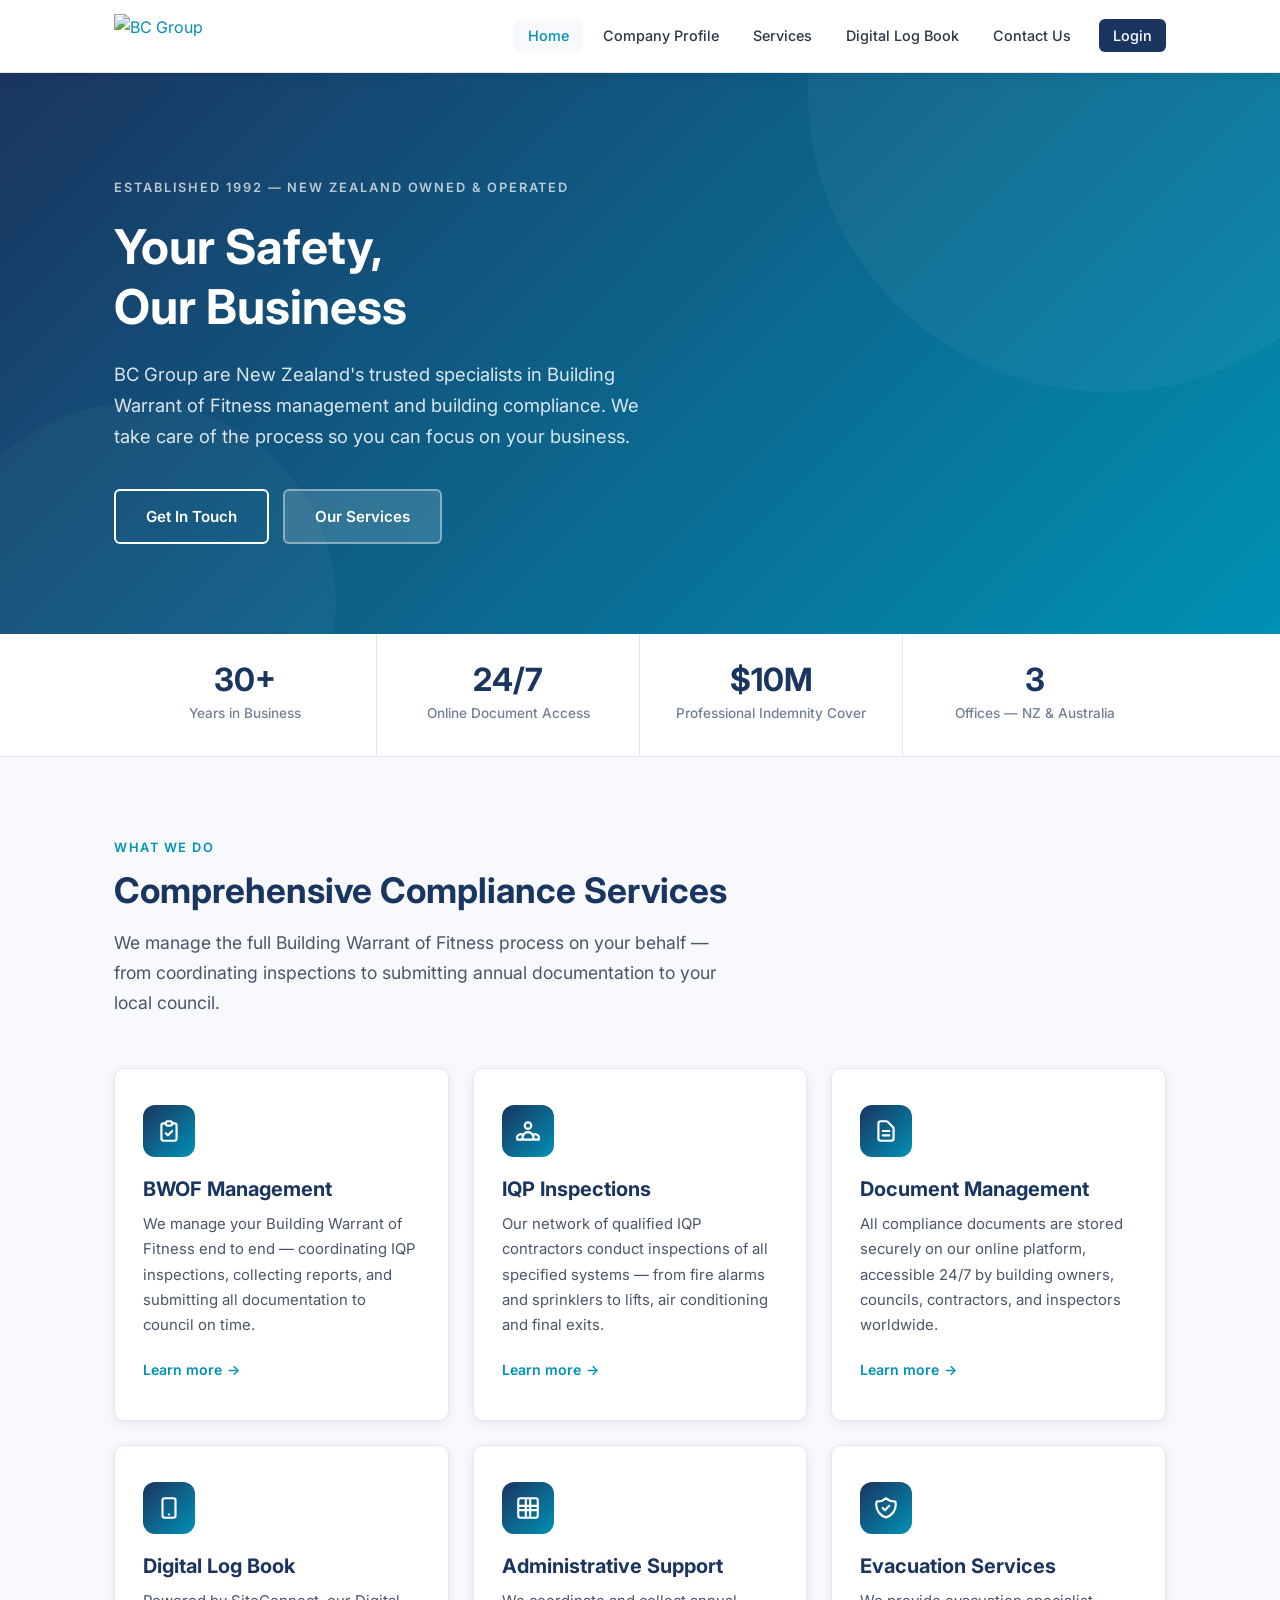
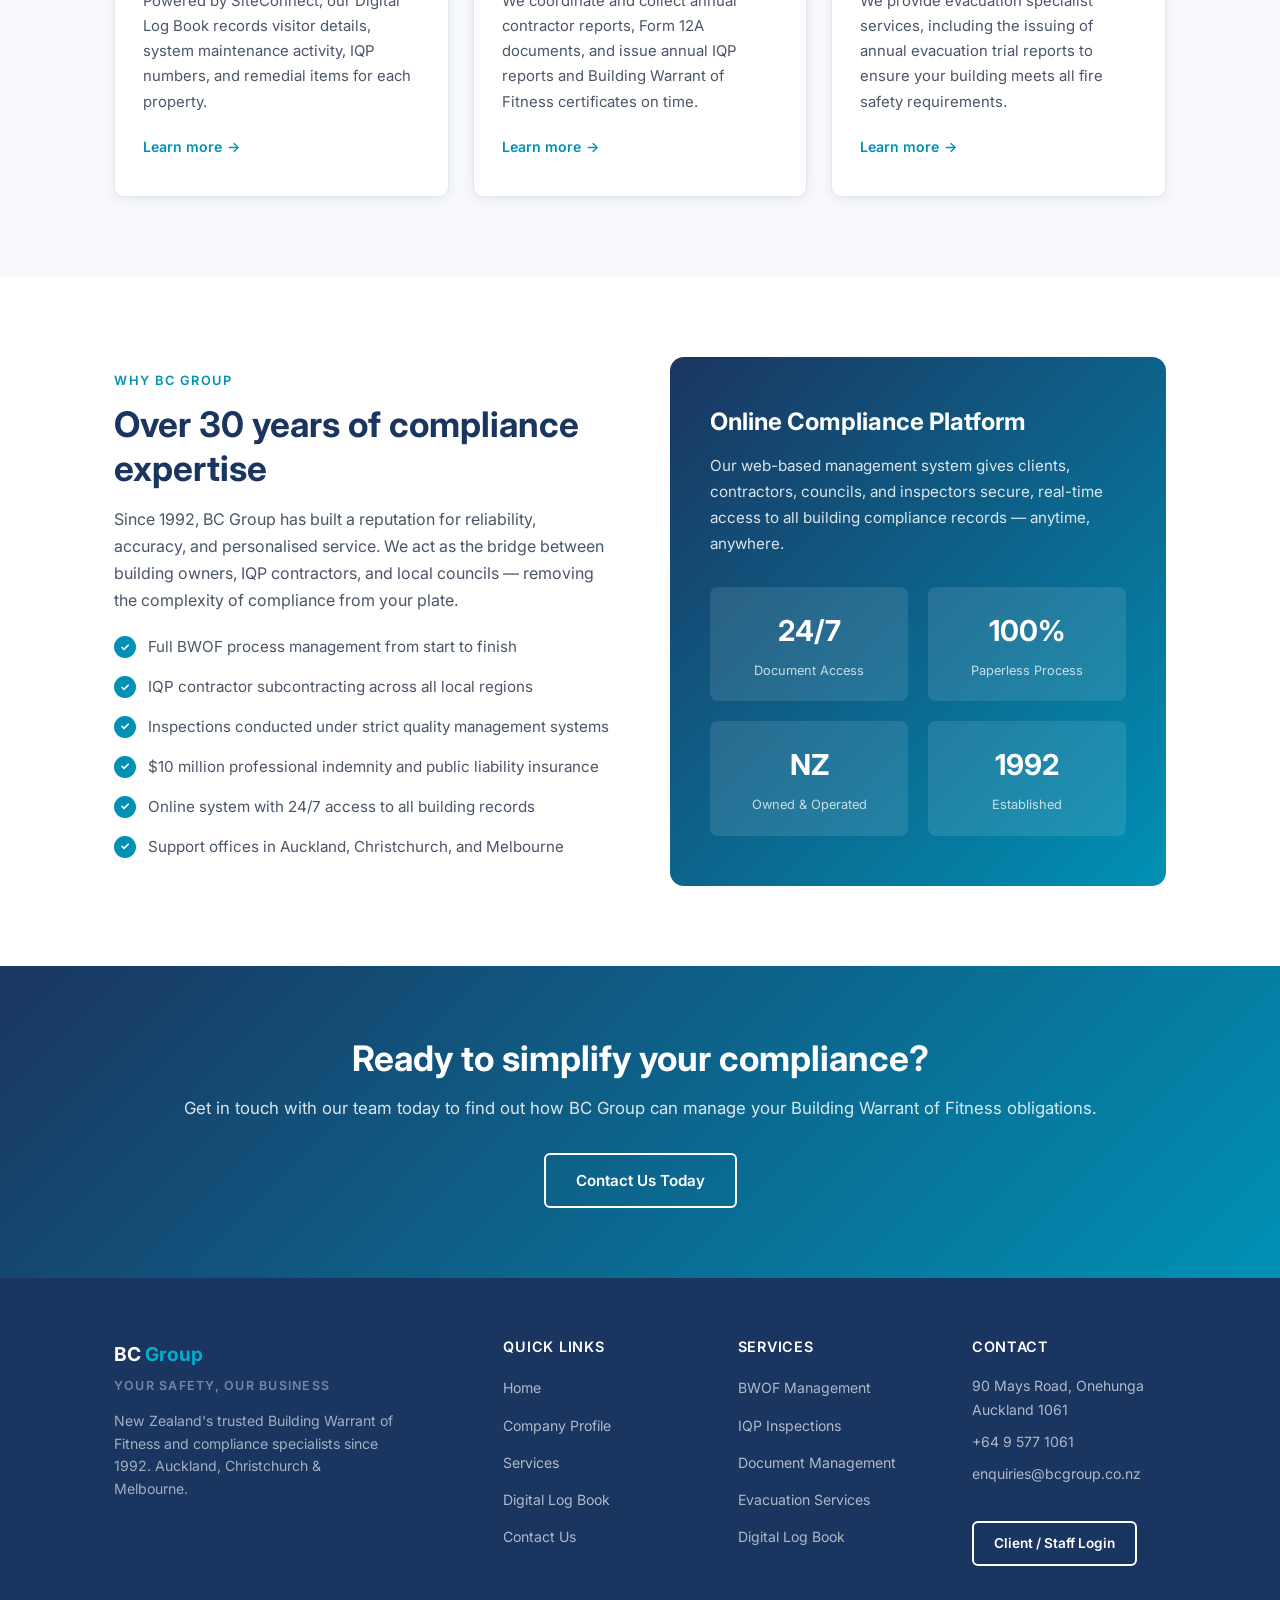
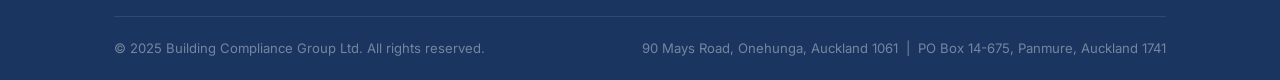
==== index.html @ 097623fe "Initial commit" ====
<!DOCTYPE html>
<html lang="en">
<head>
  <meta charset="UTF-8" />
  <meta name="viewport" content="width=device-width, initial-scale=1.0" />
  <title>BC Group | Building Warrant of Fitness Specialists</title>
  <meta name="description" content="BC Group has been New Zealand's trusted Building Warrant of Fitness and compliance specialists since 1992. Serving Auckland, Christchurch and beyond." />
  <link rel="stylesheet" href="css/styles.css" />
</head>
<body>

  <!-- ===== NAVIGATION ===== -->
  <nav class="nav">
    <div class="container">
      <div class="nav__inner">
        <a href="index.html" class="nav__logo">
          <img src="images/logo.png" alt="BC Group" class="nav__logo-img" />
        </a>
        <button class="nav__toggle" id="navToggle" aria-label="Toggle menu">
          <span></span><span></span><span></span>
        </button>
        <ul class="nav__links" id="navLinks">
          <li><a href="index.html" class="active">Home</a></li>
          <li><a href="about.html">Company Profile</a></li>
          <li><a href="services.html">Services</a></li>
          <li><a href="digital-log-book.html">Digital Log Book</a></li>
          <li><a href="contact.html">Contact Us</a></li>
          <li><a href="https://login.bcgroup.co.nz/" class="nav__login" target="_blank" rel="noopener">Login</a></li>
        </ul>
      </div>
    </div>
  </nav>

  <!-- ===== HERO ===== -->
  <section class="hero">
    <div class="container">
      <div class="hero__content">
        <span class="hero__tagline">Established 1992 &mdash; New Zealand Owned &amp; Operated</span>
        <h1>Your Safety,<br>Our Business</h1>
        <p>BC Group are New Zealand's trusted specialists in Building Warrant of Fitness management and building compliance. We take care of the process so you can focus on your business.</p>
        <div class="hero__buttons">
          <a href="contact.html" class="btn btn--outline">Get In Touch</a>
          <a href="services.html" class="btn btn--primary" style="background:rgba(255,255,255,0.15);border-color:rgba(255,255,255,0.4);">Our Services</a>
        </div>
      </div>
    </div>
  </section>

  <!-- ===== STATS ===== -->
  <section class="stats">
    <div class="container">
      <div class="stats__grid">
        <div class="stats__item">
          <div class="stats__number">30+</div>
          <div class="stats__label">Years in Business</div>
        </div>
        <div class="stats__item">
          <div class="stats__number">24/7</div>
          <div class="stats__label">Online Document Access</div>
        </div>
        <div class="stats__item">
          <div class="stats__number">$10M</div>
          <div class="stats__label">Professional Indemnity Cover</div>
        </div>
        <div class="stats__item">
          <div class="stats__number">3</div>
          <div class="stats__label">Offices &mdash; NZ &amp; Australia</div>
        </div>
      </div>
    </div>
  </section>

  <!-- ===== SERVICES ===== -->
  <section class="section section--grey">
    <div class="container">
      <p class="section-label">What We Do</p>
      <h2 class="section-title">Comprehensive Compliance Services</h2>
      <p class="section-intro">We manage the full Building Warrant of Fitness process on your behalf — from coordinating inspections to submitting annual documentation to your local council.</p>
      <div class="cards">

        <div class="card">
          <div class="card__icon">
            <svg viewBox="0 0 24 24"><path d="M9 5H7a2 2 0 00-2 2v12a2 2 0 002 2h10a2 2 0 002-2V7a2 2 0 00-2-2h-2M9 5a2 2 0 002 2h2a2 2 0 002-2M9 5a2 2 0 012-2h2a2 2 0 012 2m-6 9l2 2 4-4"/></svg>
          </div>
          <h3>BWOF Management</h3>
          <p>We manage your Building Warrant of Fitness end to end — coordinating IQP inspections, collecting reports, and submitting all documentation to council on time.</p>
          <a href="services.html" class="card__link">Learn more</a>
        </div>

        <div class="card">
          <div class="card__icon">
            <svg viewBox="0 0 24 24"><path d="M17 20h5v-2a3 3 0 00-5.356-1.857M17 20H7m10 0v-2c0-.656-.126-1.283-.356-1.857M7 20H2v-2a3 3 0 015.356-1.857M7 20v-2c0-.656.126-1.283.356-1.857m0 0a5.002 5.002 0 019.288 0M15 7a3 3 0 11-6 0 3 3 0 016 0z"/></svg>
          </div>
          <h3>IQP Inspections</h3>
          <p>Our network of qualified IQP contractors conduct inspections of all specified systems — from fire alarms and sprinklers to lifts, air conditioning and final exits.</p>
          <a href="services.html" class="card__link">Learn more</a>
        </div>

        <div class="card">
          <div class="card__icon">
            <svg viewBox="0 0 24 24"><path d="M9 12h6m-6 4h6m2 5H7a2 2 0 01-2-2V5a2 2 0 012-2h5.586a1 1 0 01.707.293l5.414 5.414a1 1 0 01.293.707V19a2 2 0 01-2 2z"/></svg>
          </div>
          <h3>Document Management</h3>
          <p>All compliance documents are stored securely on our online platform, accessible 24/7 by building owners, councils, contractors, and inspectors worldwide.</p>
          <a href="services.html" class="card__link">Learn more</a>
        </div>

        <div class="card">
          <div class="card__icon">
            <svg viewBox="0 0 24 24"><path d="M12 18h.01M8 21h8a2 2 0 002-2V5a2 2 0 00-2-2H8a2 2 0 00-2 2v14a2 2 0 002 2z"/></svg>
          </div>
          <h3>Digital Log Book</h3>
          <p>Powered by SiteConnect, our Digital Log Book records visitor details, system maintenance activity, IQP numbers, and remedial items for each property.</p>
          <a href="digital-log-book.html" class="card__link">Learn more</a>
        </div>

        <div class="card">
          <div class="card__icon">
            <svg viewBox="0 0 24 24"><path d="M3 10h18M3 14h18M10 3v18M14 3v18M5 3h14a2 2 0 012 2v14a2 2 0 01-2 2H5a2 2 0 01-2-2V5a2 2 0 012-2z"/></svg>
          </div>
          <h3>Administrative Support</h3>
          <p>We coordinate and collect annual contractor reports, Form 12A documents, and issue annual IQP reports and Building Warrant of Fitness certificates on time.</p>
          <a href="services.html" class="card__link">Learn more</a>
        </div>

        <div class="card">
          <div class="card__icon">
            <svg viewBox="0 0 24 24"><path d="M9 12l2 2 4-4m5.618-4.016A11.955 11.955 0 0112 2.944a11.955 11.955 0 01-8.618 3.04A12.02 12.02 0 003 9c0 5.591 3.824 10.29 9 11.622 5.176-1.332 9-6.03 9-11.622 0-1.042-.133-2.052-.382-3.016z"/></svg>
          </div>
          <h3>Evacuation Services</h3>
          <p>We provide evacuation specialist services, including the issuing of annual evacuation trial reports to ensure your building meets all fire safety requirements.</p>
          <a href="services.html" class="card__link">Learn more</a>
        </div>

      </div>
    </div>
  </section>

  <!-- ===== WHY BC GROUP ===== -->
  <section class="section">
    <div class="container">
      <div class="two-col">
        <div>
          <p class="section-label">Why BC Group</p>
          <h2 class="section-title">Over 30 years of compliance expertise</h2>
          <p>Since 1992, BC Group has built a reputation for reliability, accuracy, and personalised service. We act as the bridge between building owners, IQP contractors, and local councils — removing the complexity of compliance from your plate.</p>
          <ul class="checklist">
            <li>Full BWOF process management from start to finish</li>
            <li>IQP contractor subcontracting across all local regions</li>
            <li>Inspections conducted under strict quality management systems</li>
            <li>$10 million professional indemnity and public liability insurance</li>
            <li>Online system with 24/7 access to all building records</li>
            <li>Support offices in Auckland, Christchurch, and Melbourne</li>
          </ul>
        </div>
        <div class="visual-block">
          <h3>Online Compliance Platform</h3>
          <p>Our web-based management system gives clients, contractors, councils, and inspectors secure, real-time access to all building compliance records — anytime, anywhere.</p>
          <div class="stat-row">
            <div class="stat-box">
              <div class="num">24/7</div>
              <div class="lbl">Document Access</div>
            </div>
            <div class="stat-box">
              <div class="num">100%</div>
              <div class="lbl">Paperless Process</div>
            </div>
            <div class="stat-box">
              <div class="num">NZ</div>
              <div class="lbl">Owned &amp; Operated</div>
            </div>
            <div class="stat-box">
              <div class="num">1992</div>
              <div class="lbl">Established</div>
            </div>
          </div>
        </div>
      </div>
    </div>
  </section>

  <!-- ===== CTA ===== -->
  <section class="cta-banner">
    <div class="container">
      <h2>Ready to simplify your compliance?</h2>
      <p>Get in touch with our team today to find out how BC Group can manage your Building Warrant of Fitness obligations.</p>
      <a href="contact.html" class="btn btn--outline">Contact Us Today</a>
    </div>
  </section>

  <!-- ===== FOOTER ===== -->
  <footer class="footer">
    <div class="container">
      <div class="footer__grid">
        <div class="footer__brand">
          <div class="footer__logo-text">BC <span>Group</span></div>
          <div class="footer__tagline">Your Safety, Our Business</div>
          <p>New Zealand's trusted Building Warrant of Fitness and compliance specialists since 1992. Auckland, Christchurch &amp; Melbourne.</p>
        </div>
        <div>
          <h4>Quick Links</h4>
          <ul>
            <li><a href="index.html">Home</a></li>
            <li><a href="about.html">Company Profile</a></li>
            <li><a href="services.html">Services</a></li>
            <li><a href="digital-log-book.html">Digital Log Book</a></li>
            <li><a href="contact.html">Contact Us</a></li>
          </ul>
        </div>
        <div>
          <h4>Services</h4>
          <ul>
            <li><a href="services.html">BWOF Management</a></li>
            <li><a href="services.html">IQP Inspections</a></li>
            <li><a href="services.html">Document Management</a></li>
            <li><a href="services.html">Evacuation Services</a></li>
            <li><a href="digital-log-book.html">Digital Log Book</a></li>
          </ul>
        </div>
        <div>
          <h4>Contact</h4>
          <p class="footer__contact-line">90 Mays Road, Onehunga<br>Auckland 1061</p>
          <p class="footer__contact-line"><a href="tel:+6495771061">+64 9 577 1061</a></p>
          <p class="footer__contact-line"><a href="mailto:enquiries@bcgroup.co.nz">enquiries@bcgroup.co.nz</a></p>
          <br>
          <a href="https://login.bcgroup.co.nz/" target="_blank" rel="noopener" class="btn btn--outline" style="padding:9px 20px;font-size:0.85rem;">Client / Staff Login</a>
        </div>
      </div>
      <div class="footer__bottom">
        <span>&copy; 2025 Building Compliance Group Ltd. All rights reserved.</span>
        <span>90 Mays Road, Onehunga, Auckland 1061 &nbsp;|&nbsp; PO Box 14-675, Panmure, Auckland 1741</span>
      </div>
    </div>
  </footer>

  <script src="js/main.js"></script>
</body>
</html>
---- css/styles.css ----
/* ============================================
   BC GROUP - MAIN STYLESHEET
   ============================================ */

/* --- Google Fonts --- */
@import url('https://fonts.googleapis.com/css2?family=Inter:wght@300;400;500;600;700&display=swap');

/* --- CSS Variables --- */
:root {
  --navy:       #1a3560;
  --blue:       #0091b5;
  --blue-light: #00aecc;
  --grey-dark:  #2d3748;
  --grey-mid:   #4a5568;
  --grey-light: #f7f9fc;
  --border:     #e2e8f0;
  --white:      #ffffff;
  --text:       #1a202c;
  --text-muted: #718096;
  --shadow:     0 2px 12px rgba(0,0,0,0.08);
  --shadow-lg:  0 8px 30px rgba(0,0,0,0.12);
  --radius:     6px;
  --transition: all 0.25s ease;
}

/* --- Reset & Base --- */
*, *::before, *::after {
  box-sizing: border-box;
  margin: 0;
  padding: 0;
}

html {
  scroll-behavior: smooth;
}

body {
  font-family: 'Inter', sans-serif;
  font-size: 16px;
  line-height: 1.7;
  color: var(--text);
  background: var(--white);
}

img {
  max-width: 100%;
  display: block;
}

a {
  color: var(--blue);
  text-decoration: none;
  transition: var(--transition);
}

a:hover {
  color: var(--blue-light);
}

ul {
  list-style: none;
}

/* --- Typography --- */
h1, h2, h3, h4 {
  font-weight: 700;
  line-height: 1.25;
  color: var(--navy);
}

h1 { font-size: clamp(2rem, 5vw, 3rem); }
h2 { font-size: clamp(1.5rem, 3vw, 2.2rem); }
h3 { font-size: 1.25rem; }
h4 { font-size: 1.05rem; }

p { margin-bottom: 1rem; color: var(--grey-mid); }
p:last-child { margin-bottom: 0; }

/* --- Layout Utilities --- */
.container {
  max-width: 1100px;
  margin: 0 auto;
  padding: 0 24px;
}

.section {
  padding: 80px 0;
}

.section--grey {
  background: var(--grey-light);
}

.section-label {
  font-size: 0.8rem;
  font-weight: 600;
  letter-spacing: 0.12em;
  text-transform: uppercase;
  color: var(--blue);
  margin-bottom: 10px;
}

.section-title {
  margin-bottom: 16px;
}

.section-intro {
  font-size: 1.1rem;
  color: var(--grey-mid);
  max-width: 620px;
  margin-bottom: 50px;
}

.text-center {
  text-align: center;
}

.text-center .section-intro {
  margin-left: auto;
  margin-right: auto;
}

/* --- Buttons --- */
.btn {
  display: inline-block;
  padding: 13px 30px;
  border-radius: var(--radius);
  font-weight: 600;
  font-size: 0.95rem;
  cursor: pointer;
  transition: var(--transition);
  border: 2px solid transparent;
}

.btn--primary {
  background: var(--blue);
  color: var(--white);
  border-color: var(--blue);
}

.btn--primary:hover {
  background: var(--navy);
  border-color: var(--navy);
  color: var(--white);
}

.btn--outline {
  background: transparent;
  color: var(--white);
  border-color: var(--white);
}

.btn--outline:hover {
  background: var(--white);
  color: var(--navy);
}

.btn--outline-blue {
  background: transparent;
  color: var(--blue);
  border-color: var(--blue);
}

.btn--outline-blue:hover {
  background: var(--blue);
  color: var(--white);
}

/* ============================================
   NAVIGATION
   ============================================ */
.nav {
  position: sticky;
  top: 0;
  z-index: 100;
  background: var(--white);
  border-bottom: 1px solid var(--border);
  box-shadow: var(--shadow);
}

.nav__inner {
  display: flex;
  align-items: center;
  justify-content: space-between;
  height: 72px;
}

.nav__logo {
  display: flex;
  align-items: center;
  gap: 12px;
  text-decoration: none;
}

.nav__logo-img {
  height: 44px;
  width: auto;
}

.nav__logo-text {
  font-size: 1.3rem;
  font-weight: 700;
  color: var(--navy);
  letter-spacing: -0.02em;
}

.nav__logo-text span {
  color: var(--blue);
}

.nav__links {
  display: flex;
  align-items: center;
  gap: 6px;
}

.nav__links a {
  padding: 8px 14px;
  border-radius: var(--radius);
  font-size: 0.9rem;
  font-weight: 500;
  color: var(--grey-dark);
  transition: var(--transition);
}

.nav__links a:hover,
.nav__links a.active {
  color: var(--blue);
  background: var(--grey-light);
}

.nav__login {
  background: var(--navy) !important;
  color: var(--white) !important;
  border-radius: var(--radius);
  margin-left: 8px;
}

.nav__login:hover {
  background: var(--blue) !important;
  color: var(--white) !important;
}

/* Mobile hamburger */
.nav__toggle {
  display: none;
  flex-direction: column;
  gap: 5px;
  cursor: pointer;
  padding: 8px;
  background: none;
  border: none;
}

.nav__toggle span {
  display: block;
  width: 24px;
  height: 2px;
  background: var(--navy);
  border-radius: 2px;
  transition: var(--transition);
}

/* ============================================
   HERO
   ============================================ */
.hero {
  background: linear-gradient(135deg, var(--navy) 0%, var(--blue) 100%);
  padding: 100px 0 90px;
  position: relative;
  overflow: hidden;
}

.hero::before {
  content: '';
  position: absolute;
  top: -50%;
  right: -10%;
  width: 600px;
  height: 600px;
  border-radius: 50%;
  background: rgba(255,255,255,0.04);
}

.hero::after {
  content: '';
  position: absolute;
  bottom: -30%;
  left: -5%;
  width: 400px;
  height: 400px;
  border-radius: 50%;
  background: rgba(255,255,255,0.03);
}

.hero__content {
  position: relative;
  z-index: 1;
  max-width: 680px;
}

.hero__tagline {
  display: inline-block;
  font-size: 0.8rem;
  font-weight: 600;
  letter-spacing: 0.15em;
  text-transform: uppercase;
  color: rgba(255,255,255,0.7);
  margin-bottom: 18px;
}

.hero h1 {
  color: var(--white);
  margin-bottom: 22px;
}

.hero p {
  font-size: 1.15rem;
  color: rgba(255,255,255,0.85);
  margin-bottom: 36px;
  max-width: 560px;
}

.hero__buttons {
  display: flex;
  gap: 14px;
  flex-wrap: wrap;
}

/* ============================================
   STATS BAR
   ============================================ */
.stats {
  background: var(--white);
  border-bottom: 1px solid var(--border);
  padding: 0;
}

.stats__grid {
  display: grid;
  grid-template-columns: repeat(4, 1fr);
  divide: var(--border);
}

.stats__item {
  padding: 30px 24px;
  text-align: center;
  border-right: 1px solid var(--border);
}

.stats__item:last-child {
  border-right: none;
}

.stats__number {
  font-size: 2rem;
  font-weight: 700;
  color: var(--navy);
  line-height: 1;
  margin-bottom: 6px;
}

.stats__label {
  font-size: 0.85rem;
  color: var(--text-muted);
  font-weight: 500;
}

/* ============================================
   SERVICES CARDS
   ============================================ */
.cards {
  display: grid;
  grid-template-columns: repeat(3, 1fr);
  gap: 24px;
  margin-top: 10px;
}

.card {
  background: var(--white);
  border: 1px solid var(--border);
  border-radius: 10px;
  padding: 36px 28px;
  transition: var(--transition);
  box-shadow: var(--shadow);
}

.card:hover {
  transform: translateY(-4px);
  box-shadow: var(--shadow-lg);
  border-color: var(--blue-light);
}

.card__icon {
  width: 52px;
  height: 52px;
  background: linear-gradient(135deg, var(--navy), var(--blue));
  border-radius: 12px;
  display: flex;
  align-items: center;
  justify-content: center;
  margin-bottom: 20px;
}

.card__icon svg {
  width: 26px;
  height: 26px;
  fill: none;
  stroke: var(--white);
  stroke-width: 2;
  stroke-linecap: round;
  stroke-linejoin: round;
}

.card h3 {
  margin-bottom: 10px;
  color: var(--navy);
}

.card p {
  font-size: 0.93rem;
  margin-bottom: 18px;
}

.card__link {
  font-size: 0.88rem;
  font-weight: 600;
  color: var(--blue);
  display: inline-flex;
  align-items: center;
  gap: 5px;
}

.card__link::after {
  content: '→';
  transition: var(--transition);
}

.card:hover .card__link::after {
  transform: translateX(4px);
}

/* ============================================
   WHY CHOOSE US / TWO COLUMN
   ============================================ */
.two-col {
  display: grid;
  grid-template-columns: 1fr 1fr;
  gap: 60px;
  align-items: center;
}

.two-col--reverse {
  direction: rtl;
}

.two-col--reverse > * {
  direction: ltr;
}

.checklist {
  margin-top: 20px;
}

.checklist li {
  display: flex;
  align-items: flex-start;
  gap: 12px;
  margin-bottom: 14px;
  font-size: 0.95rem;
  color: var(--grey-mid);
}

.checklist li::before {
  content: '✓';
  display: flex;
  align-items: center;
  justify-content: center;
  min-width: 22px;
  height: 22px;
  background: var(--blue);
  color: var(--white);
  border-radius: 50%;
  font-size: 0.7rem;
  font-weight: 700;
  margin-top: 2px;
}

/* ============================================
   VISUAL BLOCK (blue panel)
   ============================================ */
.visual-block {
  background: linear-gradient(135deg, var(--navy) 0%, var(--blue) 100%);
  border-radius: 14px;
  padding: 50px 40px;
  color: var(--white);
}

.visual-block h3 {
  color: var(--white);
  margin-bottom: 16px;
  font-size: 1.5rem;
}

.visual-block p {
  color: rgba(255,255,255,0.85);
  font-size: 0.95rem;
}

.visual-block .stat-row {
  display: grid;
  grid-template-columns: 1fr 1fr;
  gap: 20px;
  margin-top: 30px;
}

.visual-block .stat-box {
  background: rgba(255,255,255,0.1);
  border-radius: 8px;
  padding: 20px;
  text-align: center;
}

.visual-block .stat-box .num {
  font-size: 1.8rem;
  font-weight: 700;
  color: var(--white);
  margin-bottom: 4px;
}

.visual-block .stat-box .lbl {
  font-size: 0.8rem;
  color: rgba(255,255,255,0.75);
}

/* ============================================
   CTA BANNER
   ============================================ */
.cta-banner {
  background: linear-gradient(135deg, var(--navy) 0%, var(--blue) 100%);
  padding: 70px 0;
  text-align: center;
}

.cta-banner h2 {
  color: var(--white);
  margin-bottom: 14px;
}

.cta-banner p {
  color: rgba(255,255,255,0.85);
  font-size: 1.05rem;
  margin-bottom: 30px;
}

.cta-banner .btn--outline:hover {
  color: var(--navy);
}

/* ============================================
   PAGE HEADER (inner pages)
   ============================================ */
.page-header {
  background: linear-gradient(135deg, var(--navy) 0%, var(--blue) 100%);
  padding: 60px 0;
}

.page-header h1 {
  color: var(--white);
  margin-bottom: 10px;
}

.page-header p {
  color: rgba(255,255,255,0.85);
  font-size: 1.05rem;
  max-width: 580px;
}

/* Breadcrumb */
.breadcrumb {
  font-size: 0.82rem;
  color: rgba(255,255,255,0.6);
  margin-bottom: 14px;
}

.breadcrumb a {
  color: rgba(255,255,255,0.7);
}

.breadcrumb a:hover {
  color: var(--white);
}

.breadcrumb span {
  margin: 0 8px;
}

/* ============================================
   TEAM CARDS
   ============================================ */
.team-grid {
  display: grid;
  grid-template-columns: repeat(3, 1fr);
  gap: 24px;
}

.team-card {
  background: var(--white);
  border: 1px solid var(--border);
  border-radius: 10px;
  padding: 30px 24px;
  text-align: center;
  box-shadow: var(--shadow);
}

.team-card__avatar {
  width: 72px;
  height: 72px;
  background: linear-gradient(135deg, var(--navy), var(--blue));
  border-radius: 50%;
  display: flex;
  align-items: center;
  justify-content: center;
  margin: 0 auto 16px;
  font-size: 1.5rem;
  font-weight: 700;
  color: var(--white);
}

.team-card h3 {
  margin-bottom: 4px;
  font-size: 1.1rem;
}

.team-card__role {
  font-size: 0.85rem;
  color: var(--blue);
  font-weight: 600;
  margin-bottom: 12px;
}

.team-card p {
  font-size: 0.88rem;
}

/* ============================================
   LOCATIONS
   ============================================ */
.locations-grid {
  display: grid;
  grid-template-columns: repeat(3, 1fr);
  gap: 24px;
}

.location-card {
  background: var(--white);
  border: 1px solid var(--border);
  border-radius: 10px;
  padding: 28px 24px;
  box-shadow: var(--shadow);
}

.location-card__city {
  font-size: 1.1rem;
  font-weight: 700;
  color: var(--navy);
  margin-bottom: 6px;
}

.location-card__count {
  font-size: 0.85rem;
  color: var(--blue);
  font-weight: 600;
  margin-bottom: 10px;
}

.location-card p {
  font-size: 0.88rem;
}

/* ============================================
   SERVICES PAGE - SERVICE BLOCKS
   ============================================ */
.service-block {
  padding: 60px 0;
  border-bottom: 1px solid var(--border);
}

.service-block:last-child {
  border-bottom: none;
}

.service-block__header {
  display: flex;
  align-items: center;
  gap: 18px;
  margin-bottom: 24px;
}

.service-block__icon {
  width: 56px;
  height: 56px;
  background: linear-gradient(135deg, var(--navy), var(--blue));
  border-radius: 14px;
  display: flex;
  align-items: center;
  justify-content: center;
  flex-shrink: 0;
}

.service-block__icon svg {
  width: 28px;
  height: 28px;
  fill: none;
  stroke: var(--white);
  stroke-width: 2;
  stroke-linecap: round;
  stroke-linejoin: round;
}

.service-block h2 {
  margin-bottom: 0;
}

.service-detail {
  display: grid;
  grid-template-columns: 1.2fr 1fr;
  gap: 50px;
  align-items: start;
}

.service-detail ul {
  margin-top: 16px;
}

.service-detail ul li {
  display: flex;
  align-items: flex-start;
  gap: 10px;
  margin-bottom: 10px;
  font-size: 0.93rem;
  color: var(--grey-mid);
}

.service-detail ul li::before {
  content: '→';
  color: var(--blue);
  font-weight: 700;
  flex-shrink: 0;
  margin-top: 1px;
}

.service-highlight {
  background: var(--grey-light);
  border-left: 4px solid var(--blue);
  border-radius: 0 8px 8px 0;
  padding: 28px 24px;
}

.service-highlight h4 {
  color: var(--navy);
  margin-bottom: 12px;
}

.service-highlight p {
  font-size: 0.9rem;
}

/* ============================================
   CONTACT PAGE
   ============================================ */
.contact-grid {
  display: grid;
  grid-template-columns: 1fr 1.4fr;
  gap: 50px;
  align-items: start;
}

.contact-info h3 {
  margin-bottom: 20px;
}

.contact-item {
  display: flex;
  align-items: flex-start;
  gap: 14px;
  margin-bottom: 22px;
}

.contact-item__icon {
  width: 42px;
  height: 42px;
  background: var(--grey-light);
  border-radius: 10px;
  display: flex;
  align-items: center;
  justify-content: center;
  flex-shrink: 0;
}

.contact-item__icon svg {
  width: 20px;
  height: 20px;
  fill: none;
  stroke: var(--blue);
  stroke-width: 2;
  stroke-linecap: round;
  stroke-linejoin: round;
}

.contact-item__label {
  font-size: 0.78rem;
  font-weight: 600;
  text-transform: uppercase;
  letter-spacing: 0.08em;
  color: var(--text-muted);
  margin-bottom: 3px;
}

.contact-item__value {
  font-size: 0.95rem;
  color: var(--text);
  font-weight: 500;
}

.contact-item__value a {
  color: var(--text);
}

.contact-item__value a:hover {
  color: var(--blue);
}

/* Contact form */
.contact-form {
  background: var(--white);
  border: 1px solid var(--border);
  border-radius: 12px;
  padding: 36px;
  box-shadow: var(--shadow);
}

.contact-form h3 {
  margin-bottom: 24px;
}

.form-group {
  margin-bottom: 20px;
}

.form-group label {
  display: block;
  font-size: 0.85rem;
  font-weight: 600;
  color: var(--grey-dark);
  margin-bottom: 6px;
}

.form-group input,
.form-group textarea,
.form-group select {
  width: 100%;
  padding: 11px 14px;
  border: 1px solid var(--border);
  border-radius: var(--radius);
  font-family: 'Inter', sans-serif;
  font-size: 0.93rem;
  color: var(--text);
  background: var(--white);
  transition: var(--transition);
  outline: none;
}

.form-group input:focus,
.form-group textarea:focus,
.form-group select:focus {
  border-color: var(--blue);
  box-shadow: 0 0 0 3px rgba(37,99,170,0.1);
}

.form-group textarea {
  resize: vertical;
  min-height: 120px;
}

.form-row {
  display: grid;
  grid-template-columns: 1fr 1fr;
  gap: 16px;
}

/* ============================================
   DIGITAL LOG BOOK PAGE
   ============================================ */
.logbook-grid {
  display: grid;
  grid-template-columns: 1fr 1.3fr;
  gap: 50px;
  align-items: start;
}

.logbook-features {
  margin-top: 24px;
}

.logbook-feature {
  display: flex;
  align-items: flex-start;
  gap: 14px;
  margin-bottom: 20px;
  padding-bottom: 20px;
  border-bottom: 1px solid var(--border);
}

.logbook-feature:last-child {
  border-bottom: none;
}

.logbook-feature__icon {
  width: 40px;
  height: 40px;
  background: linear-gradient(135deg, var(--navy), var(--blue));
  border-radius: 10px;
  display: flex;
  align-items: center;
  justify-content: center;
  flex-shrink: 0;
}

.logbook-feature__icon svg {
  width: 20px;
  height: 20px;
  fill: none;
  stroke: var(--white);
  stroke-width: 2;
  stroke-linecap: round;
  stroke-linejoin: round;
}

.logbook-feature h4 {
  margin-bottom: 4px;
}

.logbook-feature p {
  font-size: 0.88rem;
  margin-bottom: 0;
}

/* ============================================
   FOOTER
   ============================================ */
.footer {
  background: var(--navy);
  color: rgba(255,255,255,0.75);
  padding: 60px 0 0;
}

.footer__grid {
  display: grid;
  grid-template-columns: 1.8fr 1fr 1fr 1fr;
  gap: 40px;
  padding-bottom: 50px;
  border-bottom: 1px solid rgba(255,255,255,0.1);
}

.footer__brand p {
  font-size: 0.88rem;
  margin-top: 14px;
  line-height: 1.6;
  color: rgba(255,255,255,0.6);
  max-width: 280px;
}

.footer__logo-text {
  font-size: 1.2rem;
  font-weight: 700;
  color: var(--white);
}

.footer__logo-text span {
  color: var(--blue-light);
}

.footer__tagline {
  font-size: 0.78rem;
  font-weight: 600;
  letter-spacing: 0.1em;
  text-transform: uppercase;
  color: rgba(255,255,255,0.4);
  margin-top: 4px;
}

.footer h4 {
  color: var(--white);
  font-size: 0.9rem;
  margin-bottom: 18px;
  font-weight: 600;
  letter-spacing: 0.05em;
  text-transform: uppercase;
}

.footer ul li {
  margin-bottom: 10px;
}

.footer ul li a {
  color: rgba(255,255,255,0.65);
  font-size: 0.88rem;
  transition: var(--transition);
}

.footer ul li a:hover {
  color: var(--white);
}

.footer__contact-line {
  font-size: 0.88rem;
  margin-bottom: 8px;
  color: rgba(255,255,255,0.65);
}

.footer__contact-line a {
  color: rgba(255,255,255,0.65);
}

.footer__contact-line a:hover {
  color: var(--white);
}

.footer__bottom {
  padding: 20px 0;
  display: flex;
  justify-content: space-between;
  align-items: center;
  font-size: 0.82rem;
  color: rgba(255,255,255,0.4);
}

.footer__bottom a {
  color: rgba(255,255,255,0.4);
}

.footer__bottom a:hover {
  color: rgba(255,255,255,0.7);
}

/* ============================================
   RESPONSIVE
   ============================================ */
@media (max-width: 900px) {
  .cards { grid-template-columns: 1fr 1fr; }
  .stats__grid { grid-template-columns: repeat(2, 1fr); }
  .two-col { grid-template-columns: 1fr; gap: 36px; }
  .team-grid { grid-template-columns: 1fr 1fr; }
  .locations-grid { grid-template-columns: 1fr 1fr; }
  .footer__grid { grid-template-columns: 1fr 1fr; }
  .contact-grid { grid-template-columns: 1fr; }
  .logbook-grid { grid-template-columns: 1fr; }
  .service-detail { grid-template-columns: 1fr; }
}

@media (max-width: 640px) {
  .section { padding: 55px 0; }
  .cards { grid-template-columns: 1fr; }
  .stats__grid { grid-template-columns: repeat(2, 1fr); }
  .stats__item { padding: 22px 16px; }
  .team-grid { grid-template-columns: 1fr; }
  .locations-grid { grid-template-columns: 1fr; }
  .footer__grid { grid-template-columns: 1fr; }
  .form-row { grid-template-columns: 1fr; }
  .hero__buttons { flex-direction: column; }
  .nav__links { display: none; }
  .nav__toggle { display: flex; }
  .nav__links.open {
    display: flex;
    flex-direction: column;
    position: absolute;
    top: 72px;
    left: 0;
    right: 0;
    background: var(--white);
    border-bottom: 1px solid var(--border);
    padding: 16px;
    gap: 4px;
    box-shadow: var(--shadow-lg);
  }
  .footer__bottom { flex-direction: column; gap: 6px; text-align: center; }
}
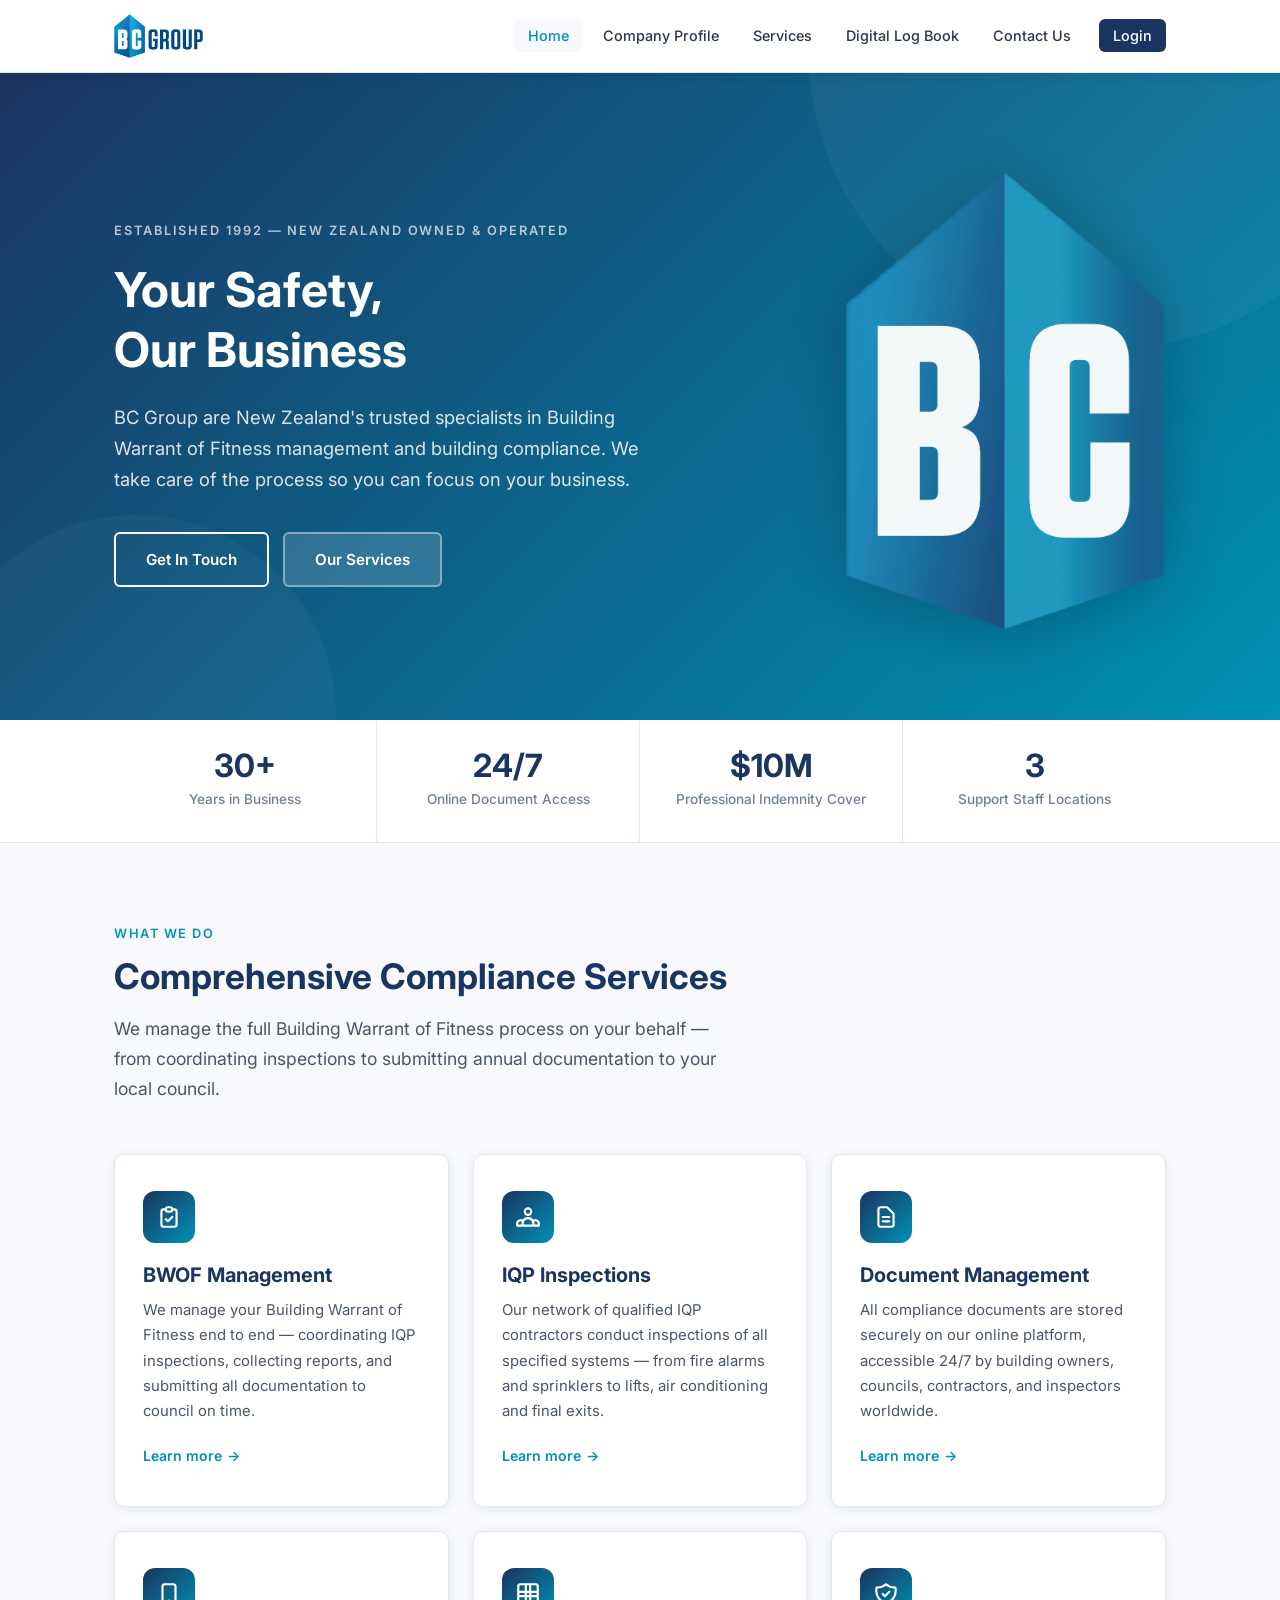
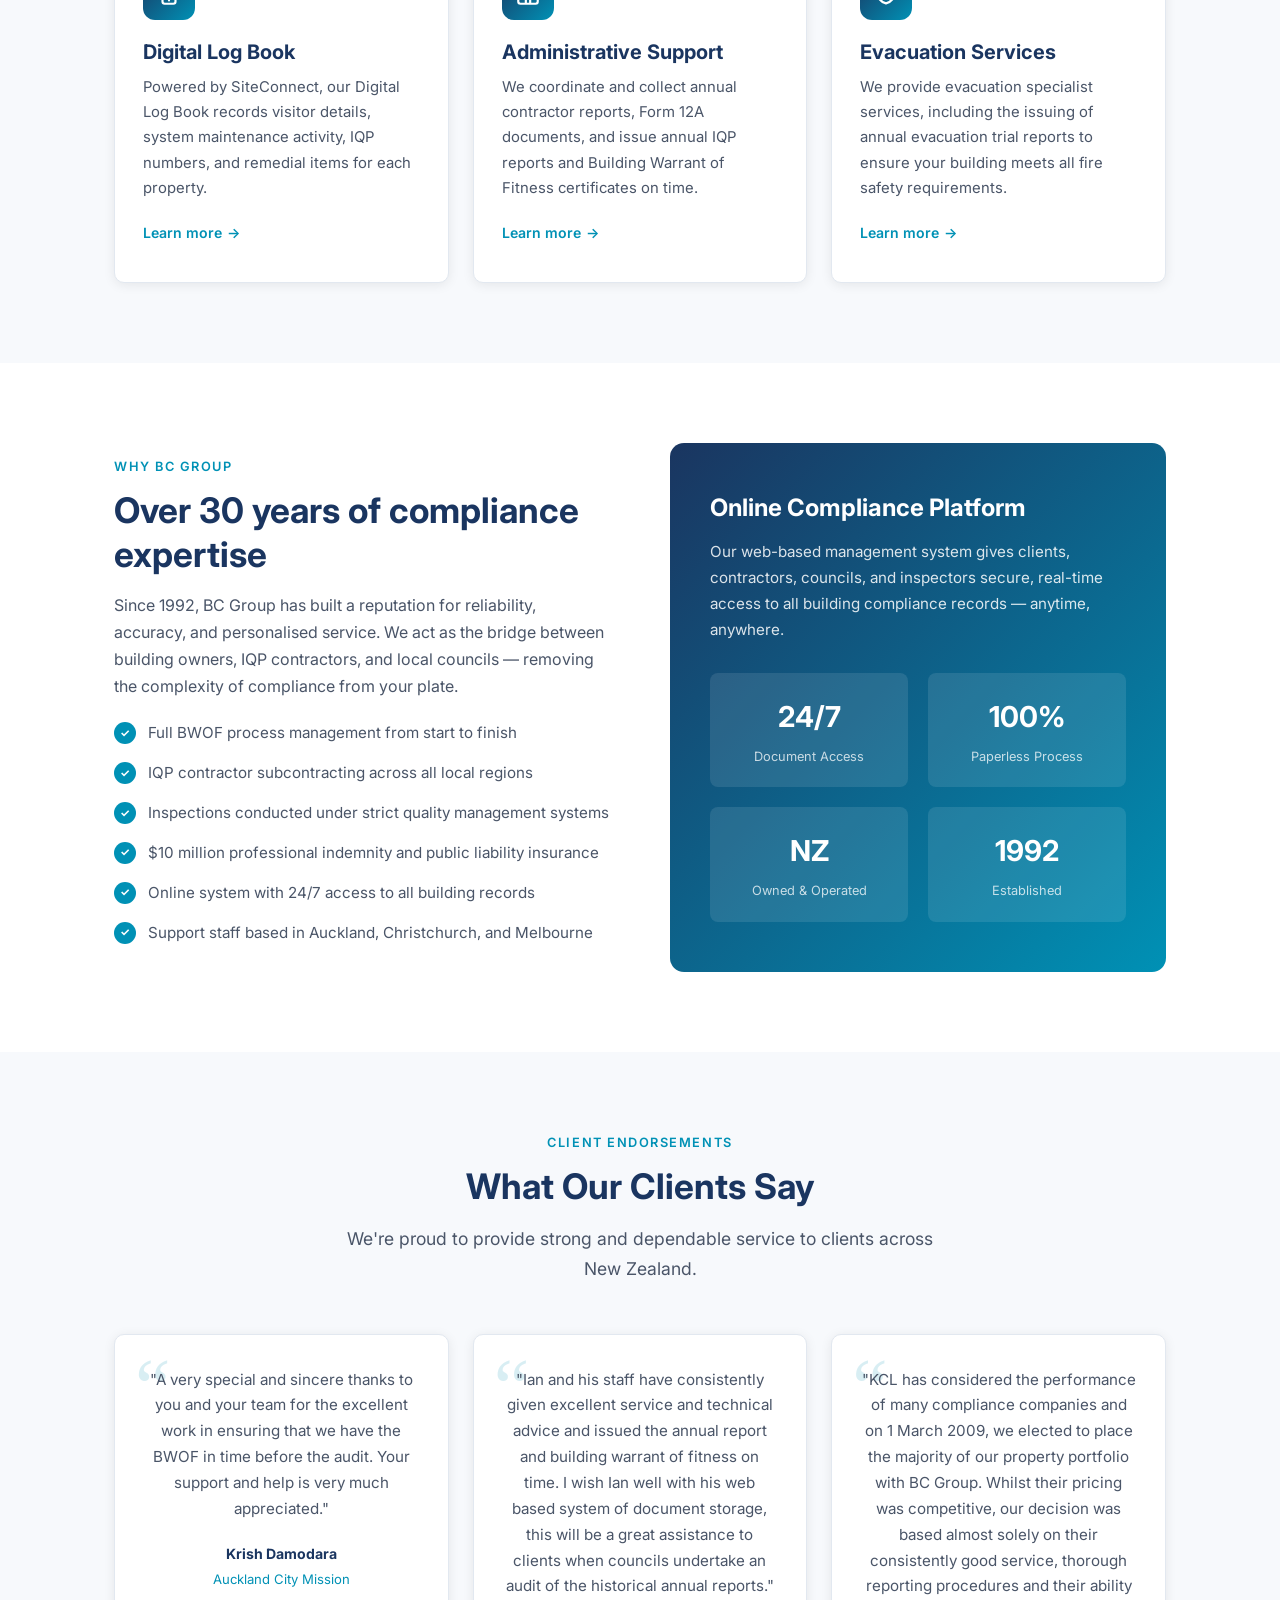
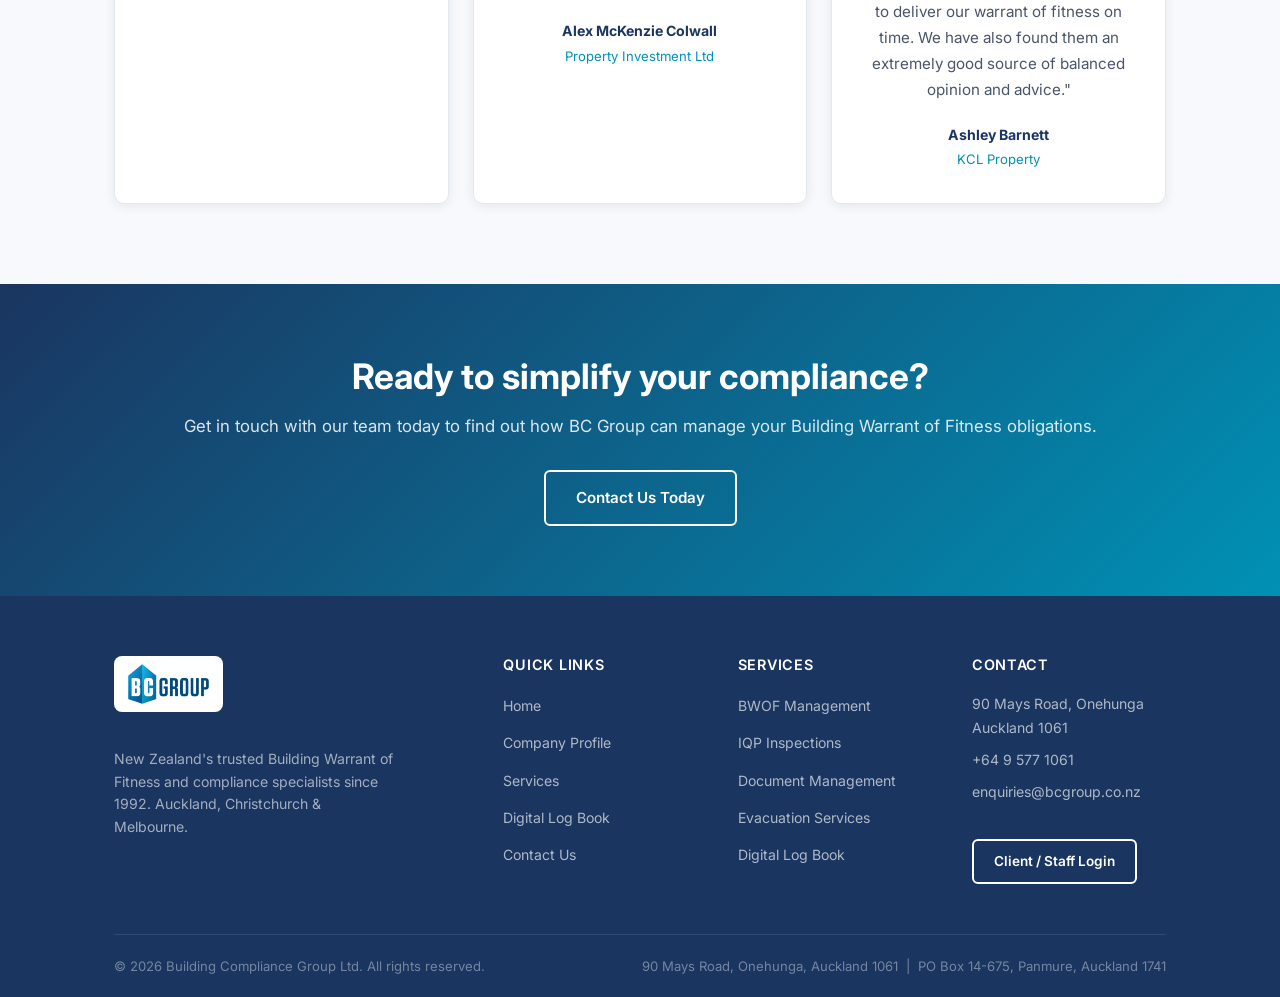
==== commit 1342cade: "latest website updates" ====
--- a/index.html
+++ b/index.html
@@ -34,13 +34,18 @@
   <!-- ===== HERO ===== -->
   <section class="hero">
     <div class="container">
-      <div class="hero__content">
-        <span class="hero__tagline">Established 1992 &mdash; New Zealand Owned &amp; Operated</span>
-        <h1>Your Safety,<br>Our Business</h1>
-        <p>BC Group are New Zealand's trusted specialists in Building Warrant of Fitness management and building compliance. We take care of the process so you can focus on your business.</p>
-        <div class="hero__buttons">
-          <a href="contact.html" class="btn btn--outline">Get In Touch</a>
-          <a href="services.html" class="btn btn--primary" style="background:rgba(255,255,255,0.15);border-color:rgba(255,255,255,0.4);">Our Services</a>
+      <div class="hero__inner">
+        <div class="hero__content">
+          <span class="hero__tagline">Established 1992 &mdash; New Zealand Owned &amp; Operated</span>
+          <h1>Your Safety,<br>Our Business</h1>
+          <p>BC Group are New Zealand's trusted specialists in Building Warrant of Fitness management and building compliance. We take care of the process so you can focus on your business.</p>
+          <div class="hero__buttons">
+            <a href="contact.html" class="btn btn--outline">Get In Touch</a>
+            <a href="services.html" class="btn btn--primary" style="background:rgba(255,255,255,0.15);border-color:rgba(255,255,255,0.4);">Our Services</a>
+          </div>
+        </div>
+        <div class="hero__logo">
+          <img src="images/logohero.png" alt="BC Group" />
         </div>
       </div>
     </div>
@@ -64,7 +69,7 @@
         </div>
         <div class="stats__item">
           <div class="stats__number">3</div>
-          <div class="stats__label">Offices &mdash; NZ &amp; Australia</div>
+          <div class="stats__label">Support Staff Locations</div>
         </div>
       </div>
     </div>
@@ -150,7 +155,7 @@
             <li>Inspections conducted under strict quality management systems</li>
             <li>$10 million professional indemnity and public liability insurance</li>
             <li>Online system with 24/7 access to all building records</li>
-            <li>Support offices in Auckland, Christchurch, and Melbourne</li>
+            <li>Support staff based in Auckland, Christchurch, and Melbourne</li>
           </ul>
         </div>
         <div class="visual-block">
@@ -179,6 +184,36 @@
     </div>
   </section>
 
+  <!-- ===== TESTIMONIALS ===== -->
+  <section class="section section--grey">
+    <div class="container text-center">
+      <p class="section-label">Client Endorsements</p>
+      <h2 class="section-title">What Our Clients Say</h2>
+      <p class="section-intro">We're proud to provide strong and dependable service to clients across New Zealand.</p>
+      <div class="testimonials-grid">
+
+        <div class="testimonial-card">
+          <p class="testimonial-card__quote">"A very special and sincere thanks to you and your team for the excellent work in ensuring that we have the BWOF in time before the audit. Your support and help is very much appreciated."</p>
+          <div class="testimonial-card__author">Krish Damodara</div>
+          <div class="testimonial-card__company">Auckland City Mission</div>
+        </div>
+
+        <div class="testimonial-card">
+          <p class="testimonial-card__quote">"Ian and his staff have consistently given excellent service and technical advice and issued the annual report and building warrant of fitness on time. I wish Ian well with his web based system of document storage, this will be a great assistance to clients when councils undertake an audit of the historical annual reports."</p>
+          <div class="testimonial-card__author">Alex McKenzie Colwall</div>
+          <div class="testimonial-card__company">Property Investment Ltd</div>
+        </div>
+
+        <div class="testimonial-card">
+          <p class="testimonial-card__quote">"KCL has considered the performance of many compliance companies and on 1 March 2009, we elected to place the majority of our property portfolio with BC Group. Whilst their pricing was competitive, our decision was based almost solely on their consistently good service, thorough reporting procedures and their ability to deliver our warrant of fitness on time. We have also found them an extremely good source of balanced opinion and advice."</p>
+          <div class="testimonial-card__author">Ashley Barnett</div>
+          <div class="testimonial-card__company">KCL Property</div>
+        </div>
+
+      </div>
+    </div>
+  </section>
+
   <!-- ===== CTA ===== -->
   <section class="cta-banner">
     <div class="container">
@@ -193,8 +228,9 @@
     <div class="container">
       <div class="footer__grid">
         <div class="footer__brand">
-          <div class="footer__logo-text">BC <span>Group</span></div>
-          <div class="footer__tagline">Your Safety, Our Business</div>
+          <div style="background:#fff; display:inline-block; padding:8px 14px; border-radius:8px; margin-bottom:14px;">
+            <img src="images/logo.png" alt="BC Group" style="height:40px; width:auto; display:block;" />
+          </div>
           <p>New Zealand's trusted Building Warrant of Fitness and compliance specialists since 1992. Auckland, Christchurch &amp; Melbourne.</p>
         </div>
         <div>
@@ -227,7 +263,7 @@
         </div>
       </div>
       <div class="footer__bottom">
-        <span>&copy; 2025 Building Compliance Group Ltd. All rights reserved.</span>
+        <span>&copy; 2026 Building Compliance Group Ltd. All rights reserved.</span>
         <span>90 Mays Road, Onehunga, Auckland 1061 &nbsp;|&nbsp; PO Box 14-675, Panmure, Auckland 1741</span>
       </div>
     </div>
--- a/css/styles.css
+++ b/css/styles.css
@@ -293,10 +293,37 @@
   background: rgba(255,255,255,0.03);
 }
 
+.hero__inner {
+  position: relative;
+  z-index: 1;
+  display: flex;
+  align-items: center;
+  justify-content: space-between;
+  gap: 40px;
+}
+
 .hero__content {
   position: relative;
   z-index: 1;
-  max-width: 680px;
+  max-width: 600px;
+}
+
+.hero__logo {
+  flex-shrink: 0;
+  display: flex;
+  align-items: center;
+  justify-content: center;
+}
+
+.hero__logo img {
+  width: 320px;
+  height: auto;
+  opacity: 0.95;
+  filter: drop-shadow(0 8px 32px rgba(0,0,0,0.25));
+}
+
+@media (max-width: 768px) {
+  .hero__logo { display: none; }
 }
 
 .hero__tagline {
@@ -531,6 +558,62 @@
 .visual-block .stat-box .lbl {
   font-size: 0.8rem;
   color: rgba(255,255,255,0.75);
+}
+
+/* ============================================
+   TESTIMONIALS
+   ============================================ */
+.testimonials-grid {
+  display: grid;
+  grid-template-columns: repeat(3, 1fr);
+  gap: 24px;
+  margin-top: 10px;
+}
+
+.testimonial-card {
+  background: var(--white);
+  border: 1px solid var(--border);
+  border-radius: 10px;
+  padding: 32px 28px;
+  box-shadow: var(--shadow);
+  position: relative;
+}
+
+.testimonial-card::before {
+  content: '\201C';
+  font-size: 5rem;
+  line-height: 1;
+  color: var(--blue);
+  opacity: 0.15;
+  position: absolute;
+  top: 12px;
+  left: 20px;
+  font-family: Georgia, serif;
+}
+
+.testimonial-card__quote {
+  font-size: 0.95rem;
+  color: var(--grey-mid);
+  line-height: 1.7;
+  margin-bottom: 20px;
+  position: relative;
+  z-index: 1;
+}
+
+.testimonial-card__author {
+  font-weight: 700;
+  font-size: 0.88rem;
+  color: var(--navy);
+}
+
+.testimonial-card__company {
+  font-size: 0.82rem;
+  color: var(--blue);
+  margin-top: 2px;
+}
+
+@media (max-width: 900px) {
+  .testimonials-grid { grid-template-columns: 1fr; }
 }
 
 /* ============================================
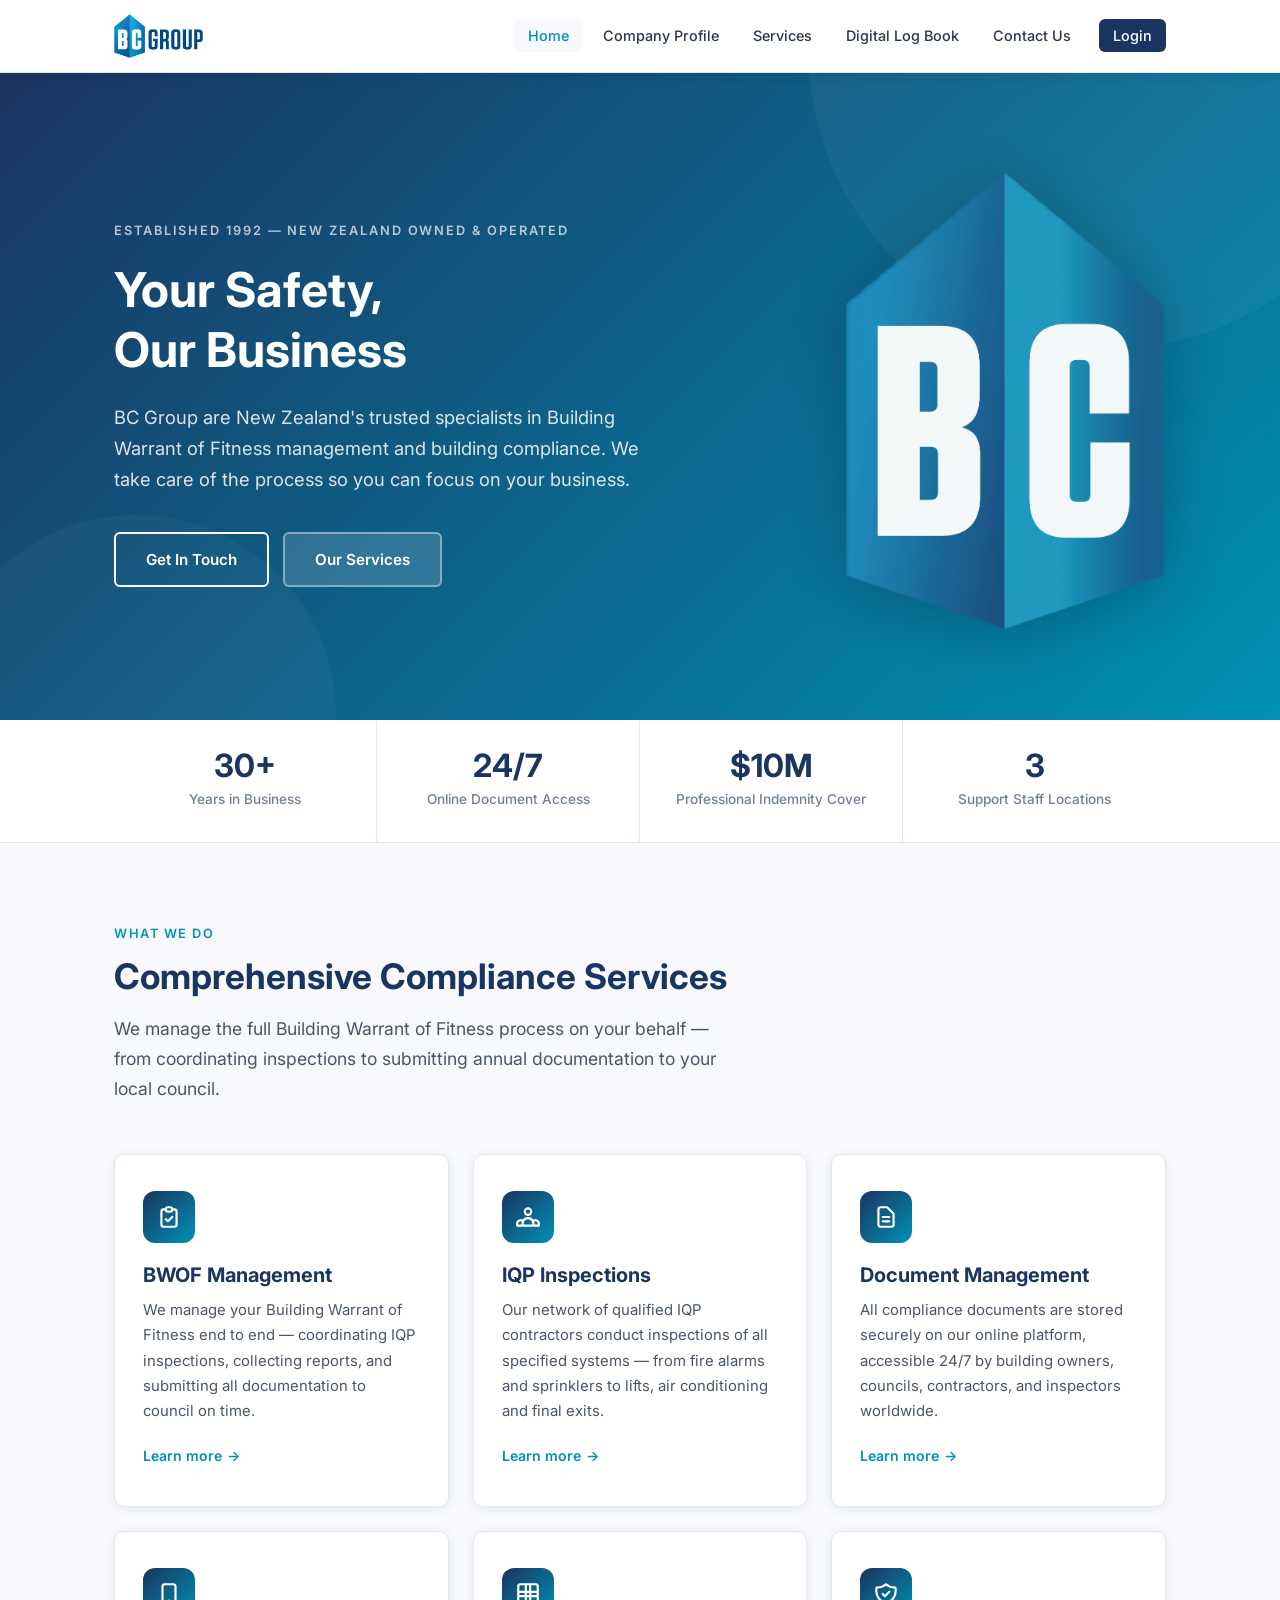
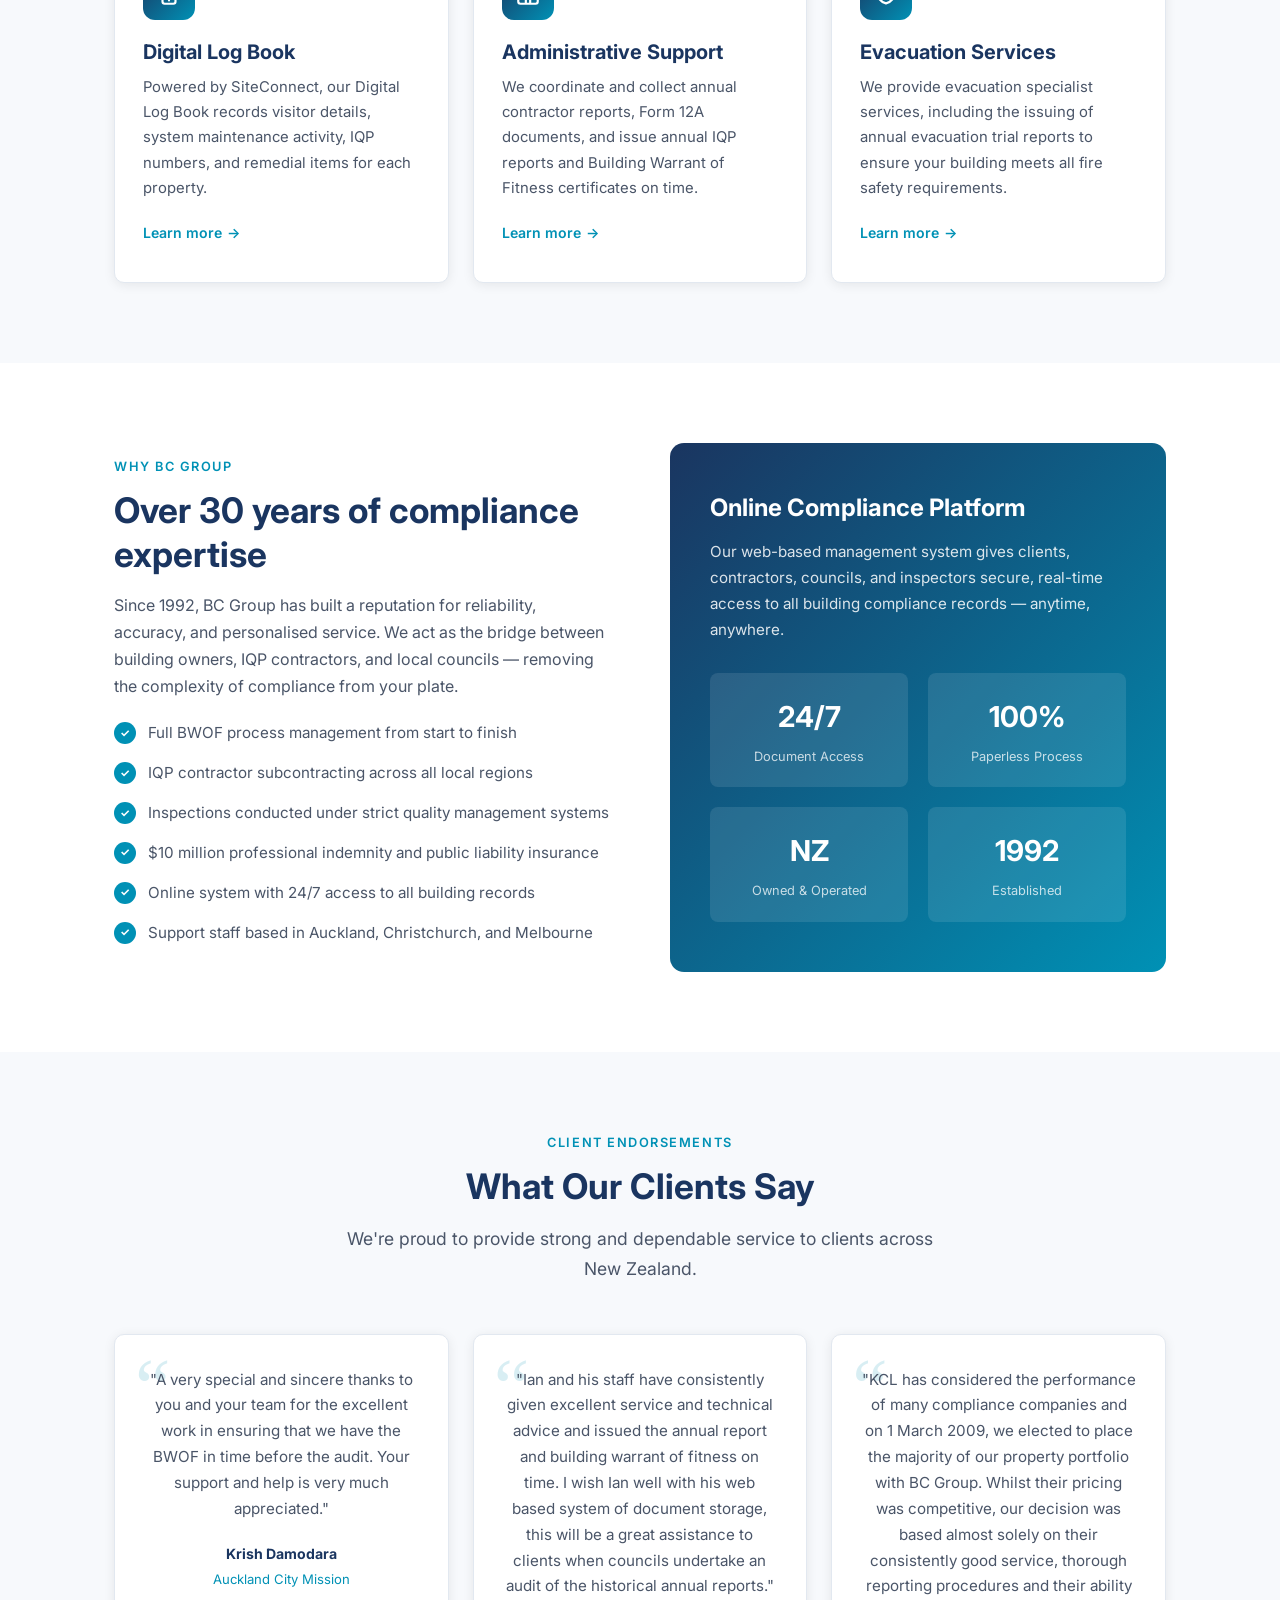
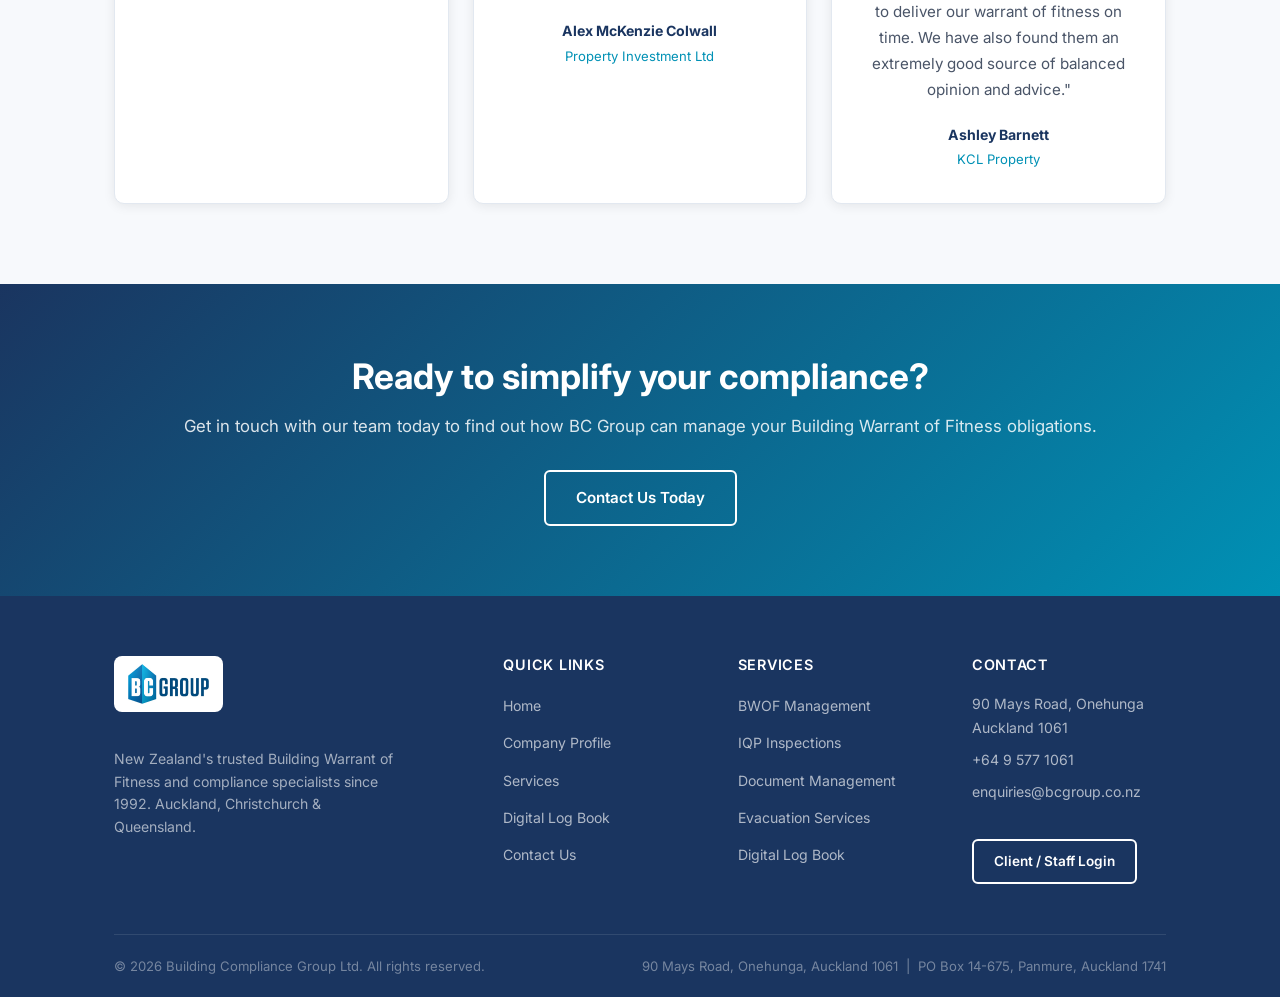
==== commit 754afe33: "Website updates" ====
--- a/index.html
+++ b/index.html
@@ -6,6 +6,10 @@
   <title>BC Group | Building Warrant of Fitness Specialists</title>
   <meta name="description" content="BC Group has been New Zealand's trusted Building Warrant of Fitness and compliance specialists since 1992. Serving Auckland, Christchurch and beyond." />
   <link rel="stylesheet" href="css/styles.css" />
+  <link rel="icon" type="image/x-icon" href="favicon.ico" />
+  <link rel="icon" type="image/png" sizes="32x32" href="favicon-32x32.png" />
+  <link rel="icon" type="image/png" sizes="16x16" href="favicon-16x16.png" />
+  <link rel="apple-touch-icon" sizes="180x180" href="apple-touch-icon.png" />
 </head>
 <body>
 
@@ -231,7 +235,7 @@
           <div style="background:#fff; display:inline-block; padding:8px 14px; border-radius:8px; margin-bottom:14px;">
             <img src="images/logo.png" alt="BC Group" style="height:40px; width:auto; display:block;" />
           </div>
-          <p>New Zealand's trusted Building Warrant of Fitness and compliance specialists since 1992. Auckland, Christchurch &amp; Melbourne.</p>
+          <p>New Zealand's trusted Building Warrant of Fitness and compliance specialists since 1992. Auckland, Christchurch &amp; Queensland.</p>
         </div>
         <div>
           <h4>Quick Links</h4>
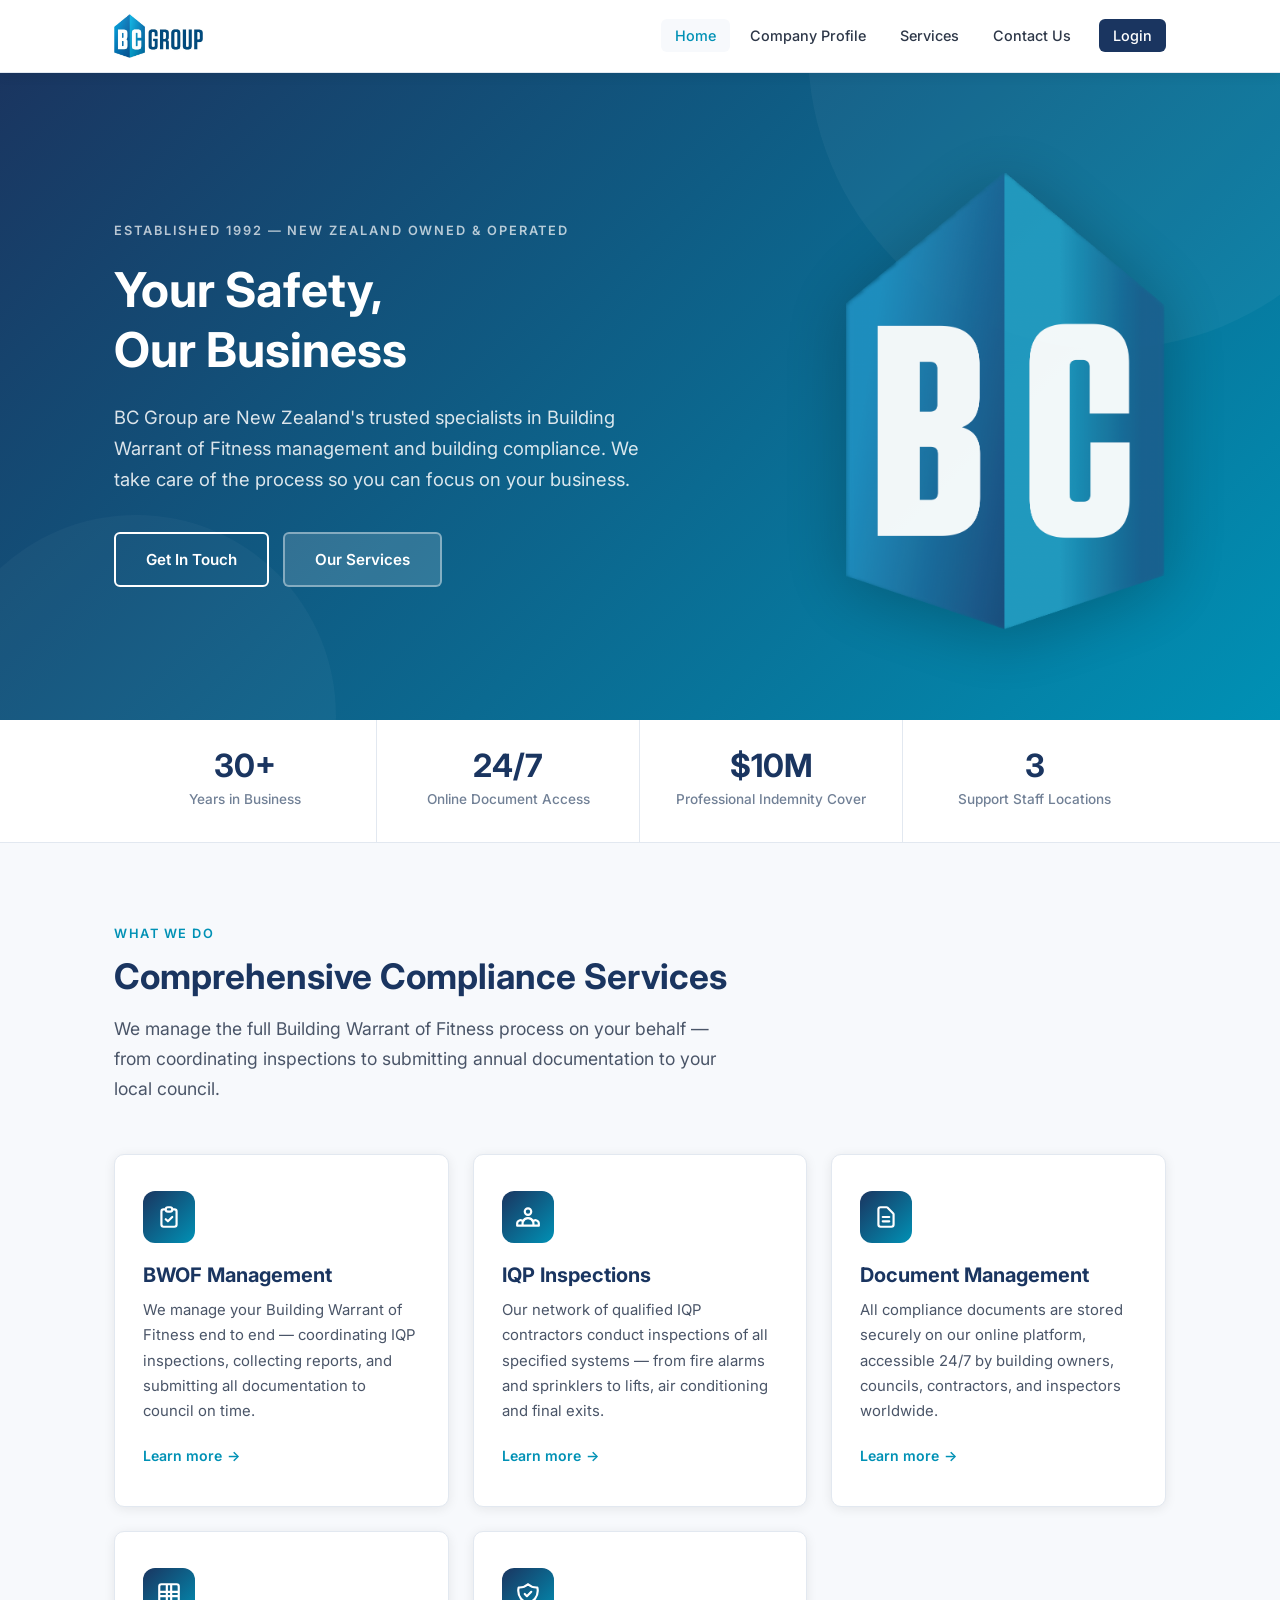
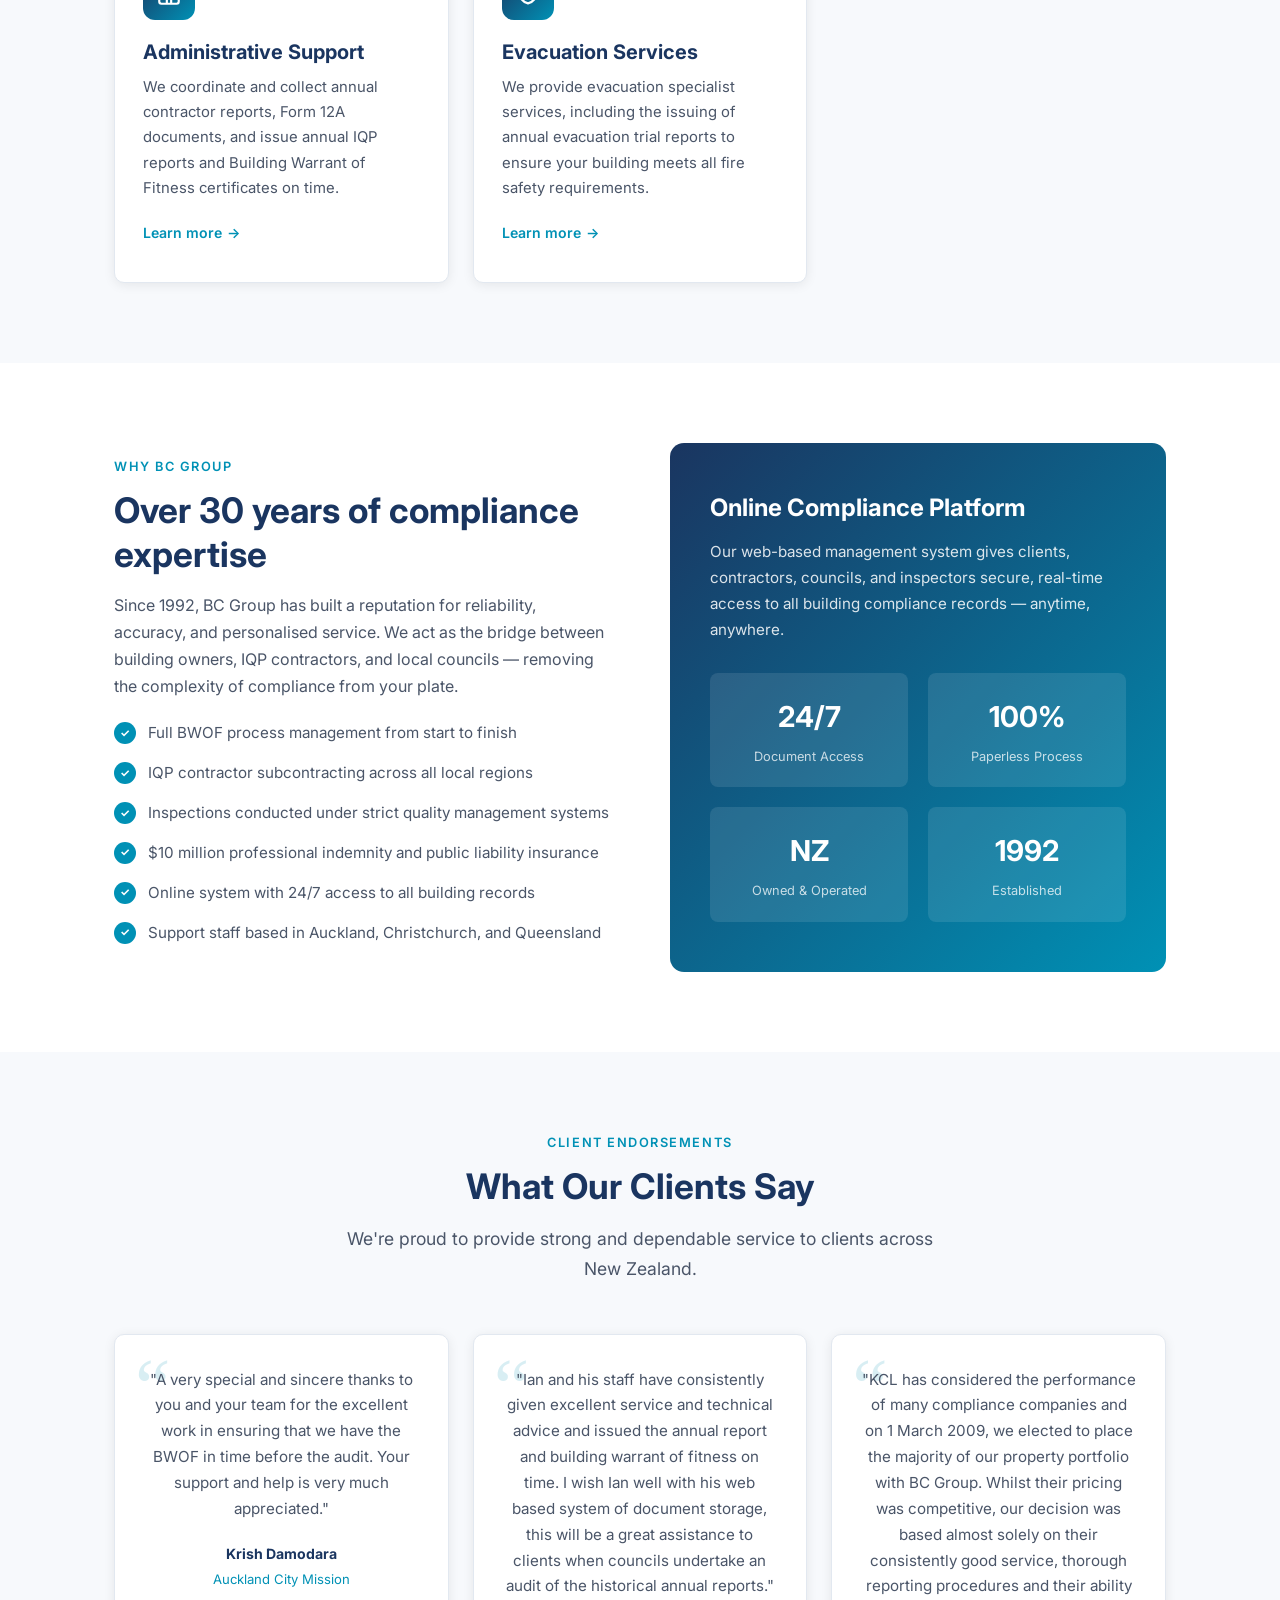
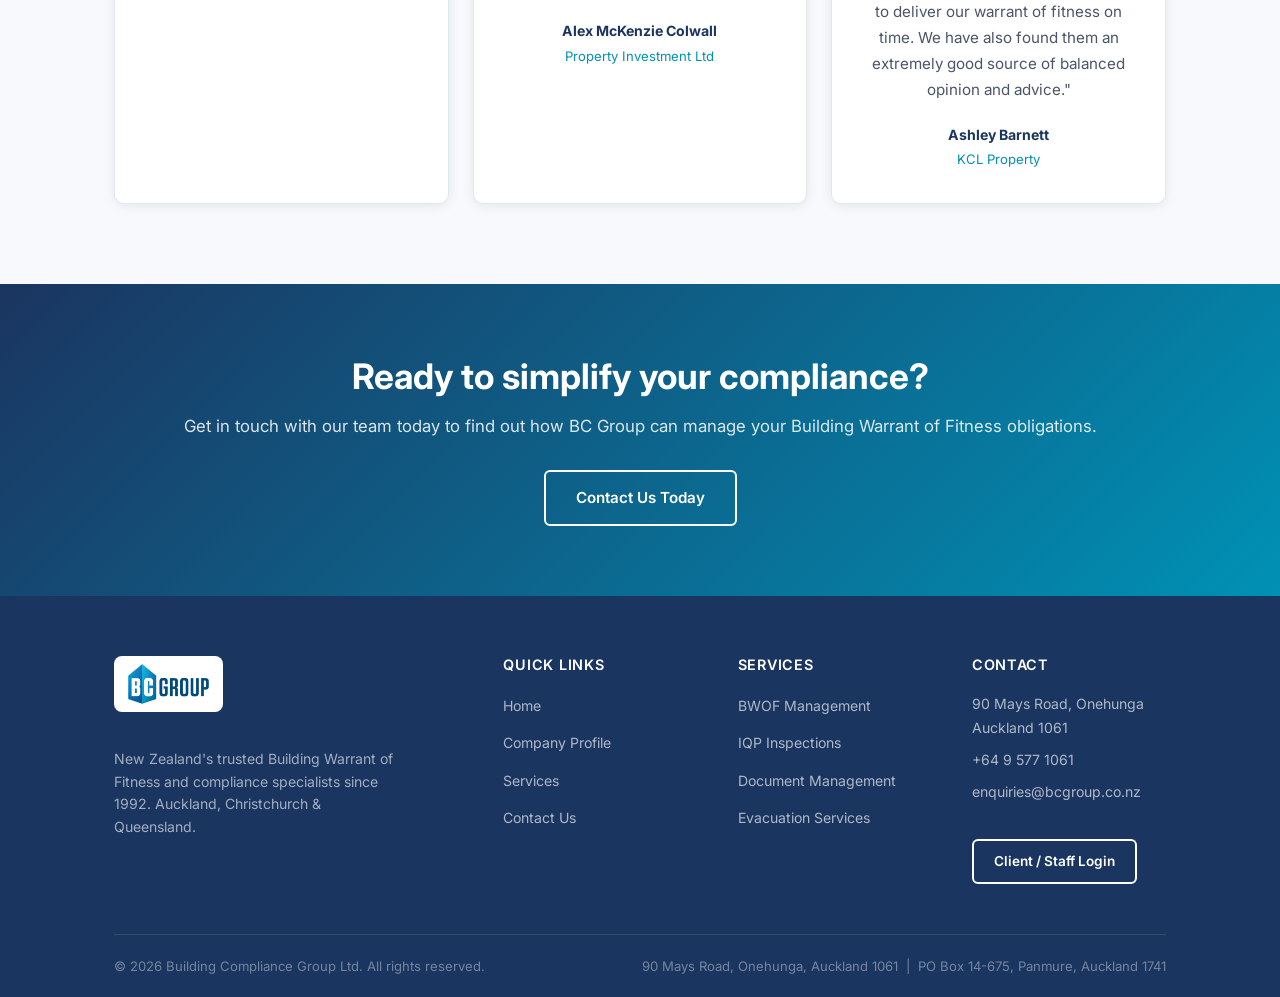
==== commit 4d4bbcb9: "website updates" ====
--- a/index.html
+++ b/index.html
@@ -27,7 +27,6 @@
           <li><a href="index.html" class="active">Home</a></li>
           <li><a href="about.html">Company Profile</a></li>
           <li><a href="services.html">Services</a></li>
-          <li><a href="digital-log-book.html">Digital Log Book</a></li>
           <li><a href="contact.html">Contact Us</a></li>
           <li><a href="https://login.bcgroup.co.nz/" class="nav__login" target="_blank" rel="noopener">Login</a></li>
         </ul>
@@ -112,15 +111,6 @@
           <h3>Document Management</h3>
           <p>All compliance documents are stored securely on our online platform, accessible 24/7 by building owners, councils, contractors, and inspectors worldwide.</p>
           <a href="services.html" class="card__link">Learn more</a>
-        </div>
-
-        <div class="card">
-          <div class="card__icon">
-            <svg viewBox="0 0 24 24"><path d="M12 18h.01M8 21h8a2 2 0 002-2V5a2 2 0 00-2-2H8a2 2 0 00-2 2v14a2 2 0 002 2z"/></svg>
-          </div>
-          <h3>Digital Log Book</h3>
-          <p>Powered by SiteConnect, our Digital Log Book records visitor details, system maintenance activity, IQP numbers, and remedial items for each property.</p>
-          <a href="digital-log-book.html" class="card__link">Learn more</a>
         </div>
 
         <div class="card">
@@ -159,7 +149,7 @@
             <li>Inspections conducted under strict quality management systems</li>
             <li>$10 million professional indemnity and public liability insurance</li>
             <li>Online system with 24/7 access to all building records</li>
-            <li>Support staff based in Auckland, Christchurch, and Melbourne</li>
+            <li>Support staff based in Auckland, Christchurch, and Queensland</li>
           </ul>
         </div>
         <div class="visual-block">
@@ -243,7 +233,6 @@
             <li><a href="index.html">Home</a></li>
             <li><a href="about.html">Company Profile</a></li>
             <li><a href="services.html">Services</a></li>
-            <li><a href="digital-log-book.html">Digital Log Book</a></li>
             <li><a href="contact.html">Contact Us</a></li>
           </ul>
         </div>
@@ -254,7 +243,6 @@
             <li><a href="services.html">IQP Inspections</a></li>
             <li><a href="services.html">Document Management</a></li>
             <li><a href="services.html">Evacuation Services</a></li>
-            <li><a href="digital-log-book.html">Digital Log Book</a></li>
           </ul>
         </div>
         <div>
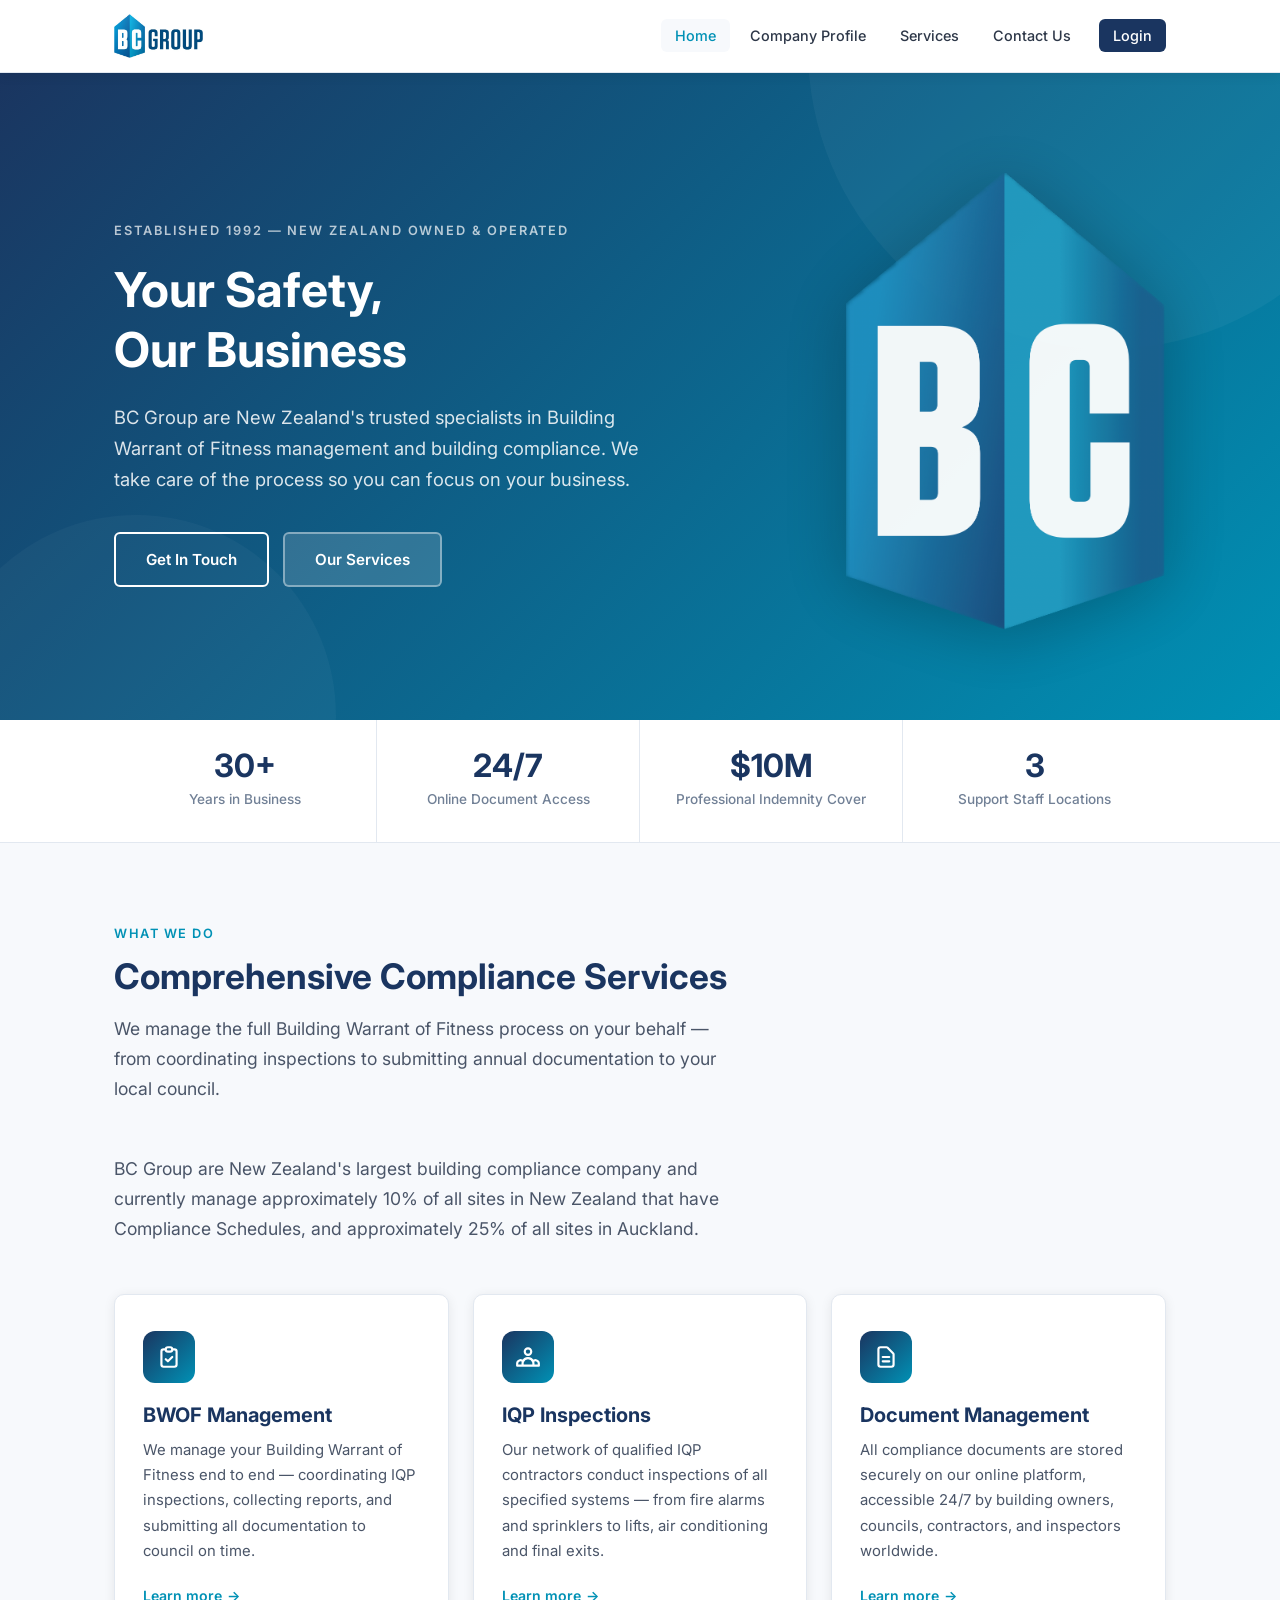
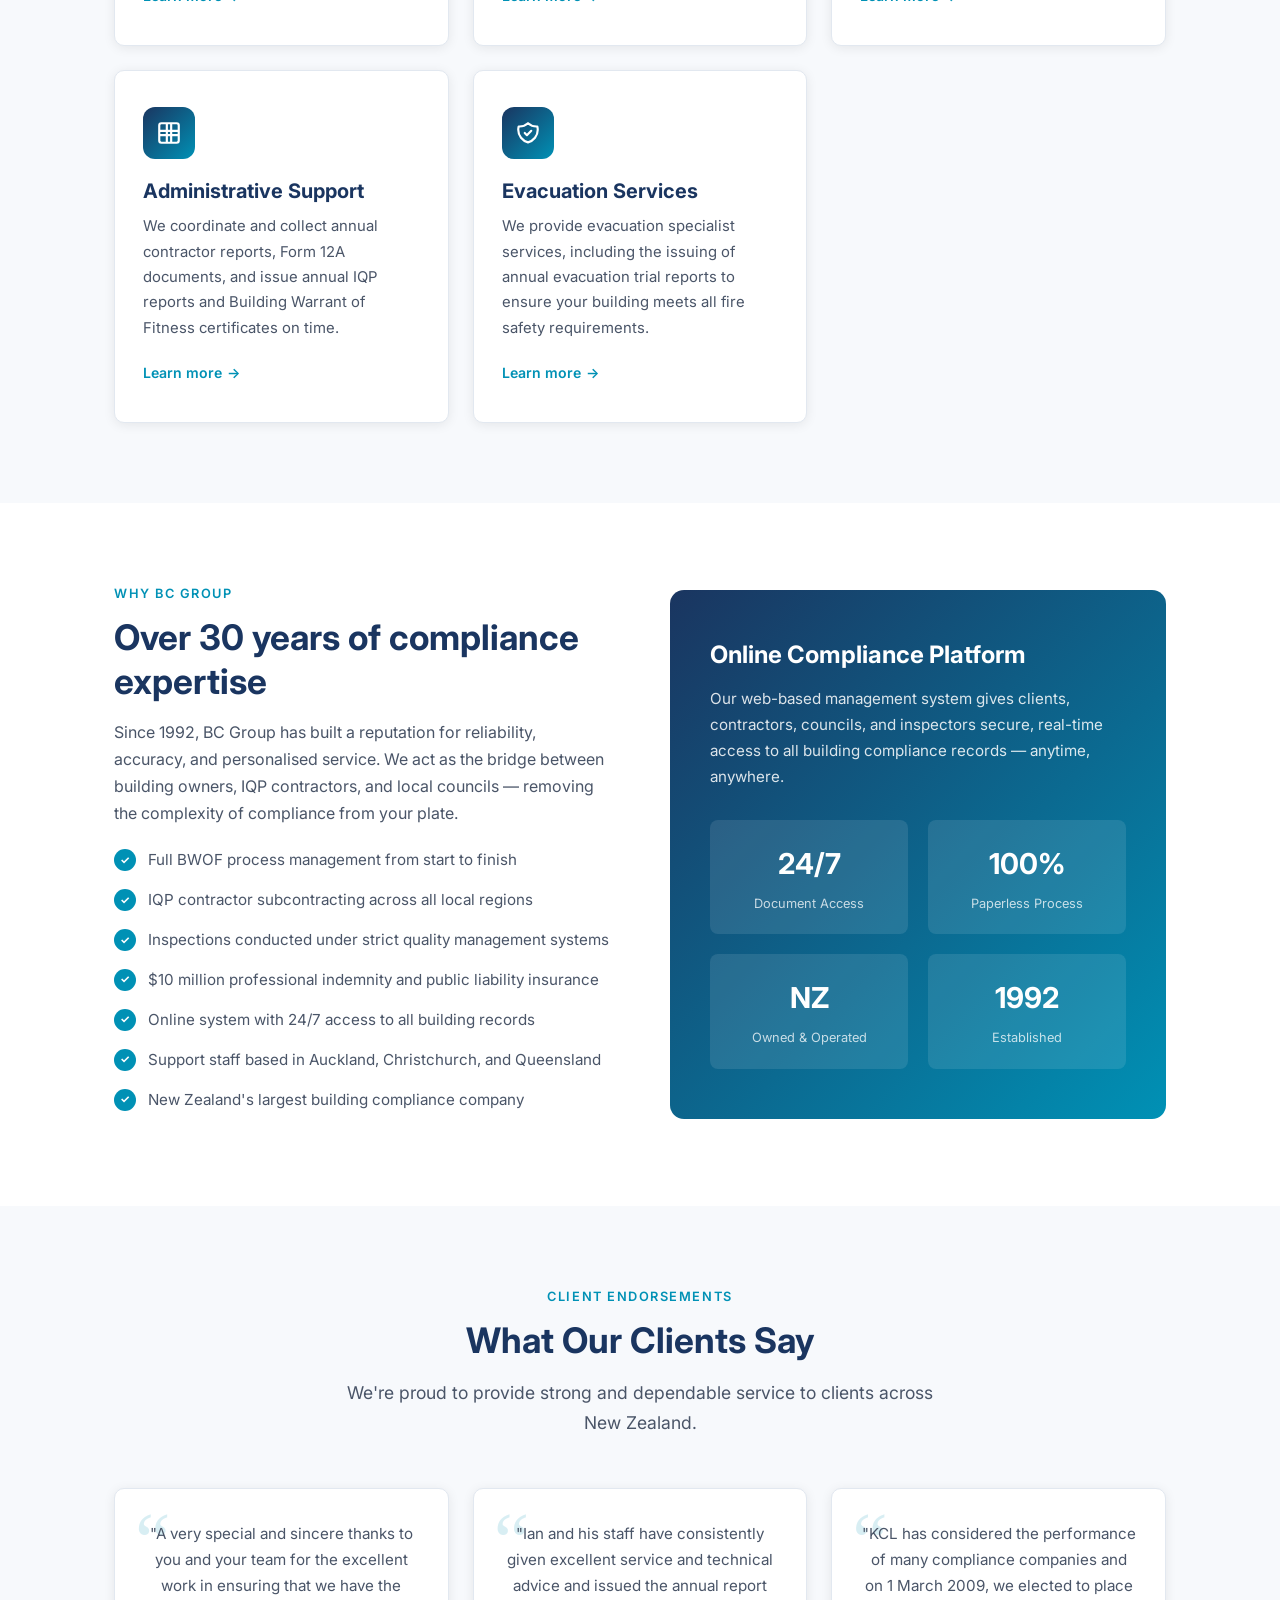
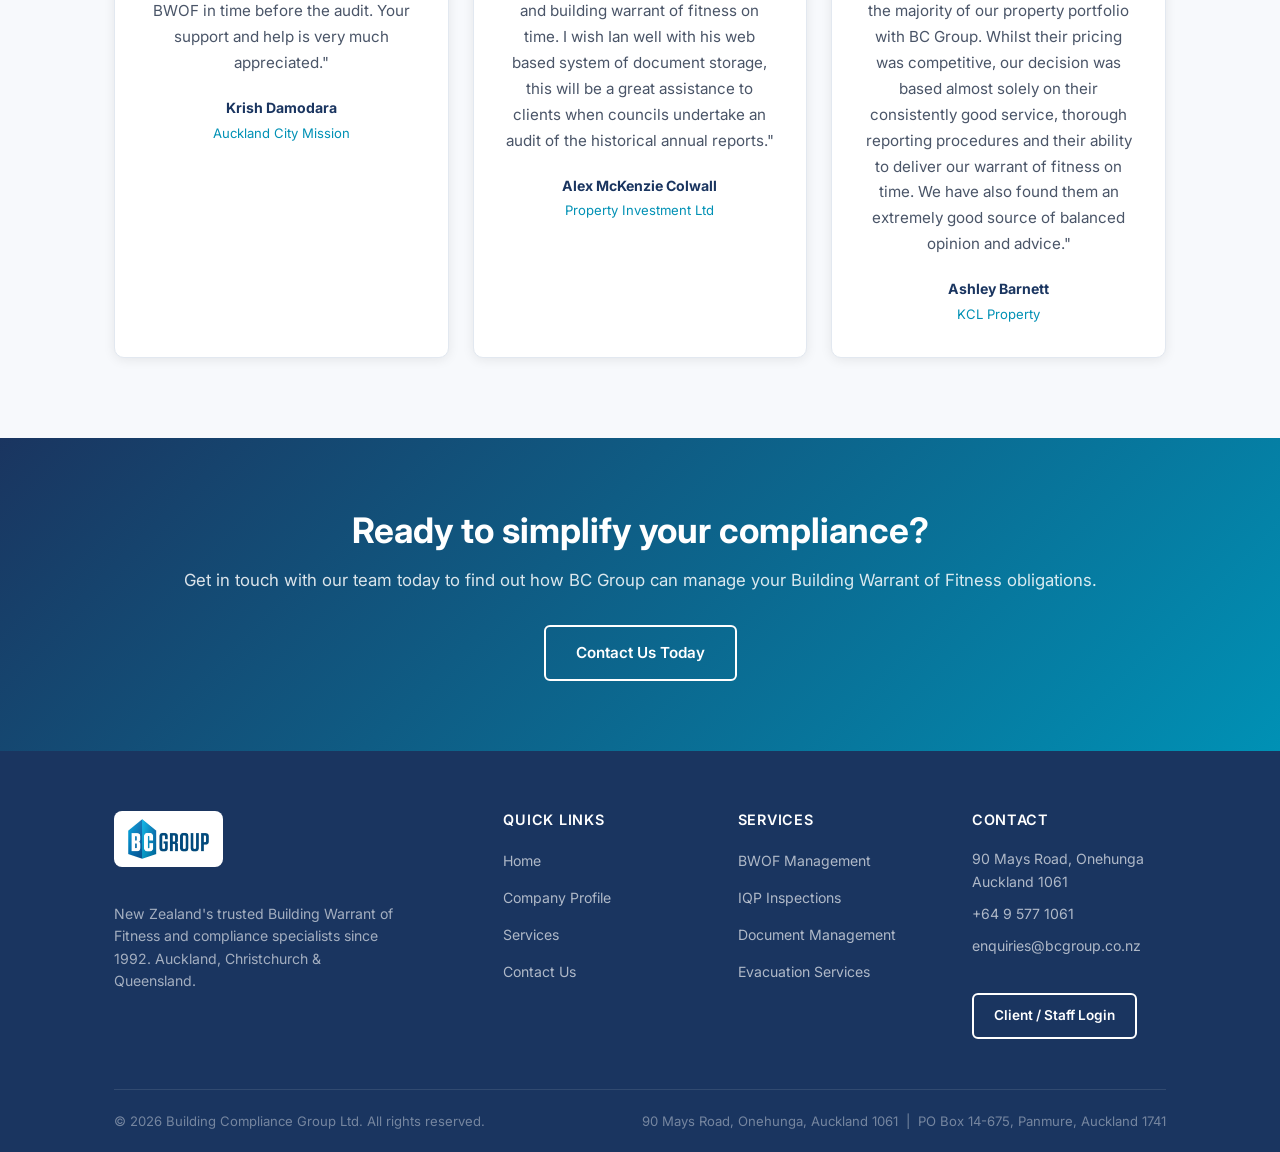
==== commit 2d2c1b7a: "updates" ====
--- a/index.html
+++ b/index.html
@@ -84,6 +84,7 @@
       <p class="section-label">What We Do</p>
       <h2 class="section-title">Comprehensive Compliance Services</h2>
       <p class="section-intro">We manage the full Building Warrant of Fitness process on your behalf — from coordinating inspections to submitting annual documentation to your local council.</p>
+      <p class="section-intro">BC Group are New Zealand's largest building compliance company and currently manage approximately 10% of all sites in New Zealand that have Compliance Schedules, and approximately 25% of all sites in Auckland.</p>
       <div class="cards">
 
         <div class="card">
@@ -150,6 +151,7 @@
             <li>$10 million professional indemnity and public liability insurance</li>
             <li>Online system with 24/7 access to all building records</li>
             <li>Support staff based in Auckland, Christchurch, and Queensland</li>
+            <li>New Zealand's largest building compliance company</li>
           </ul>
         </div>
         <div class="visual-block">
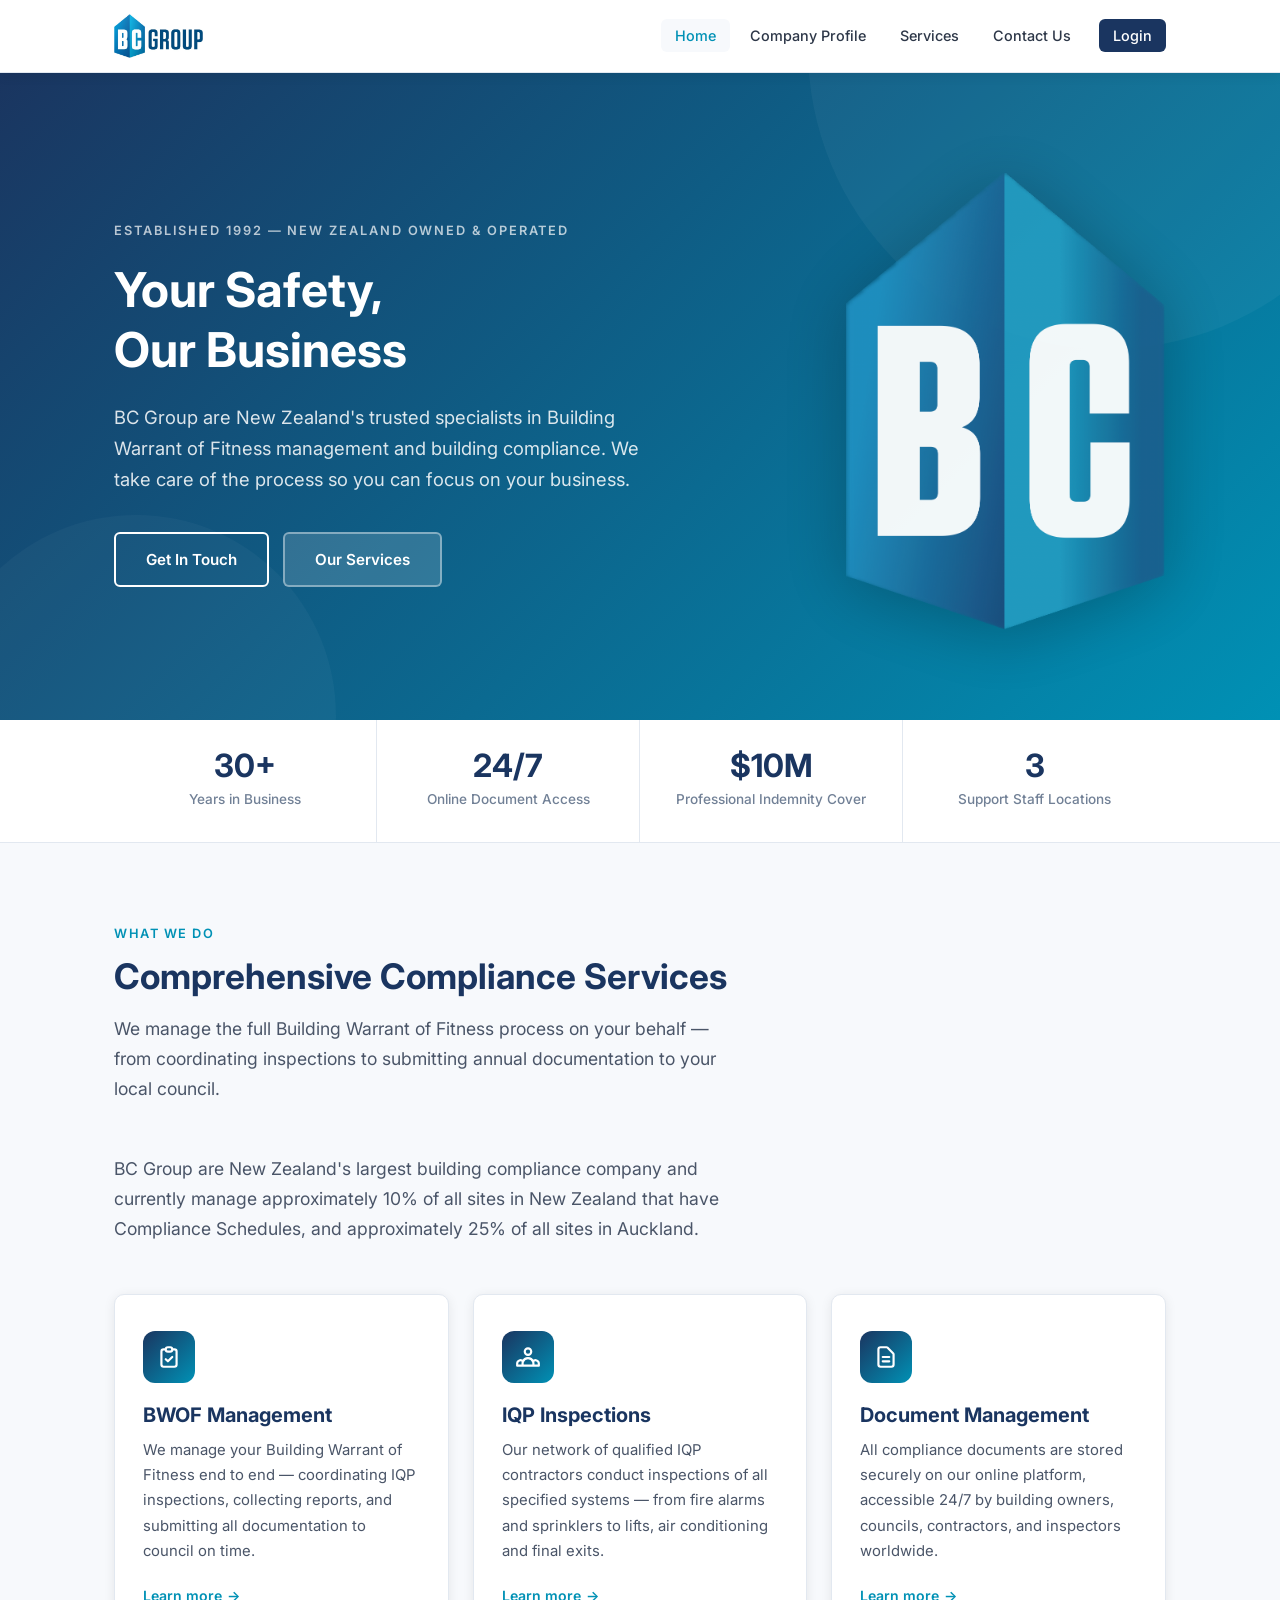
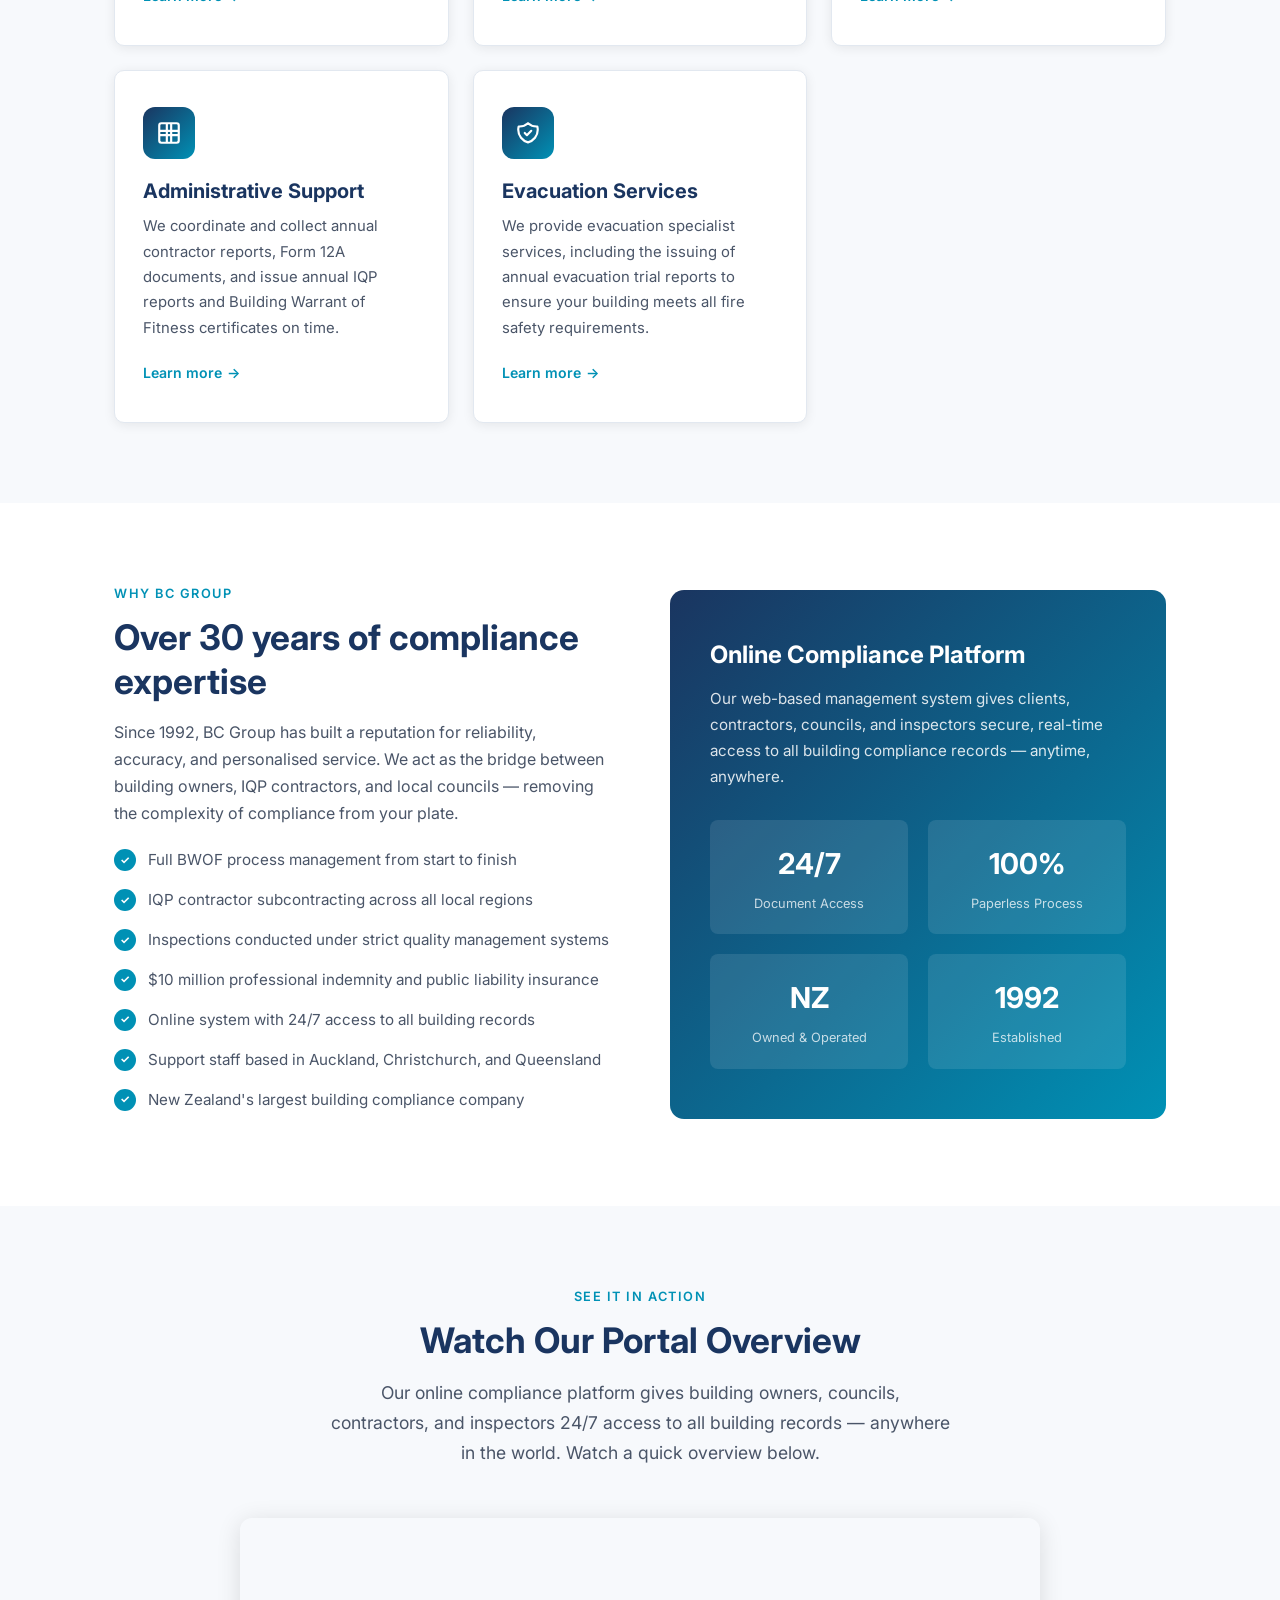
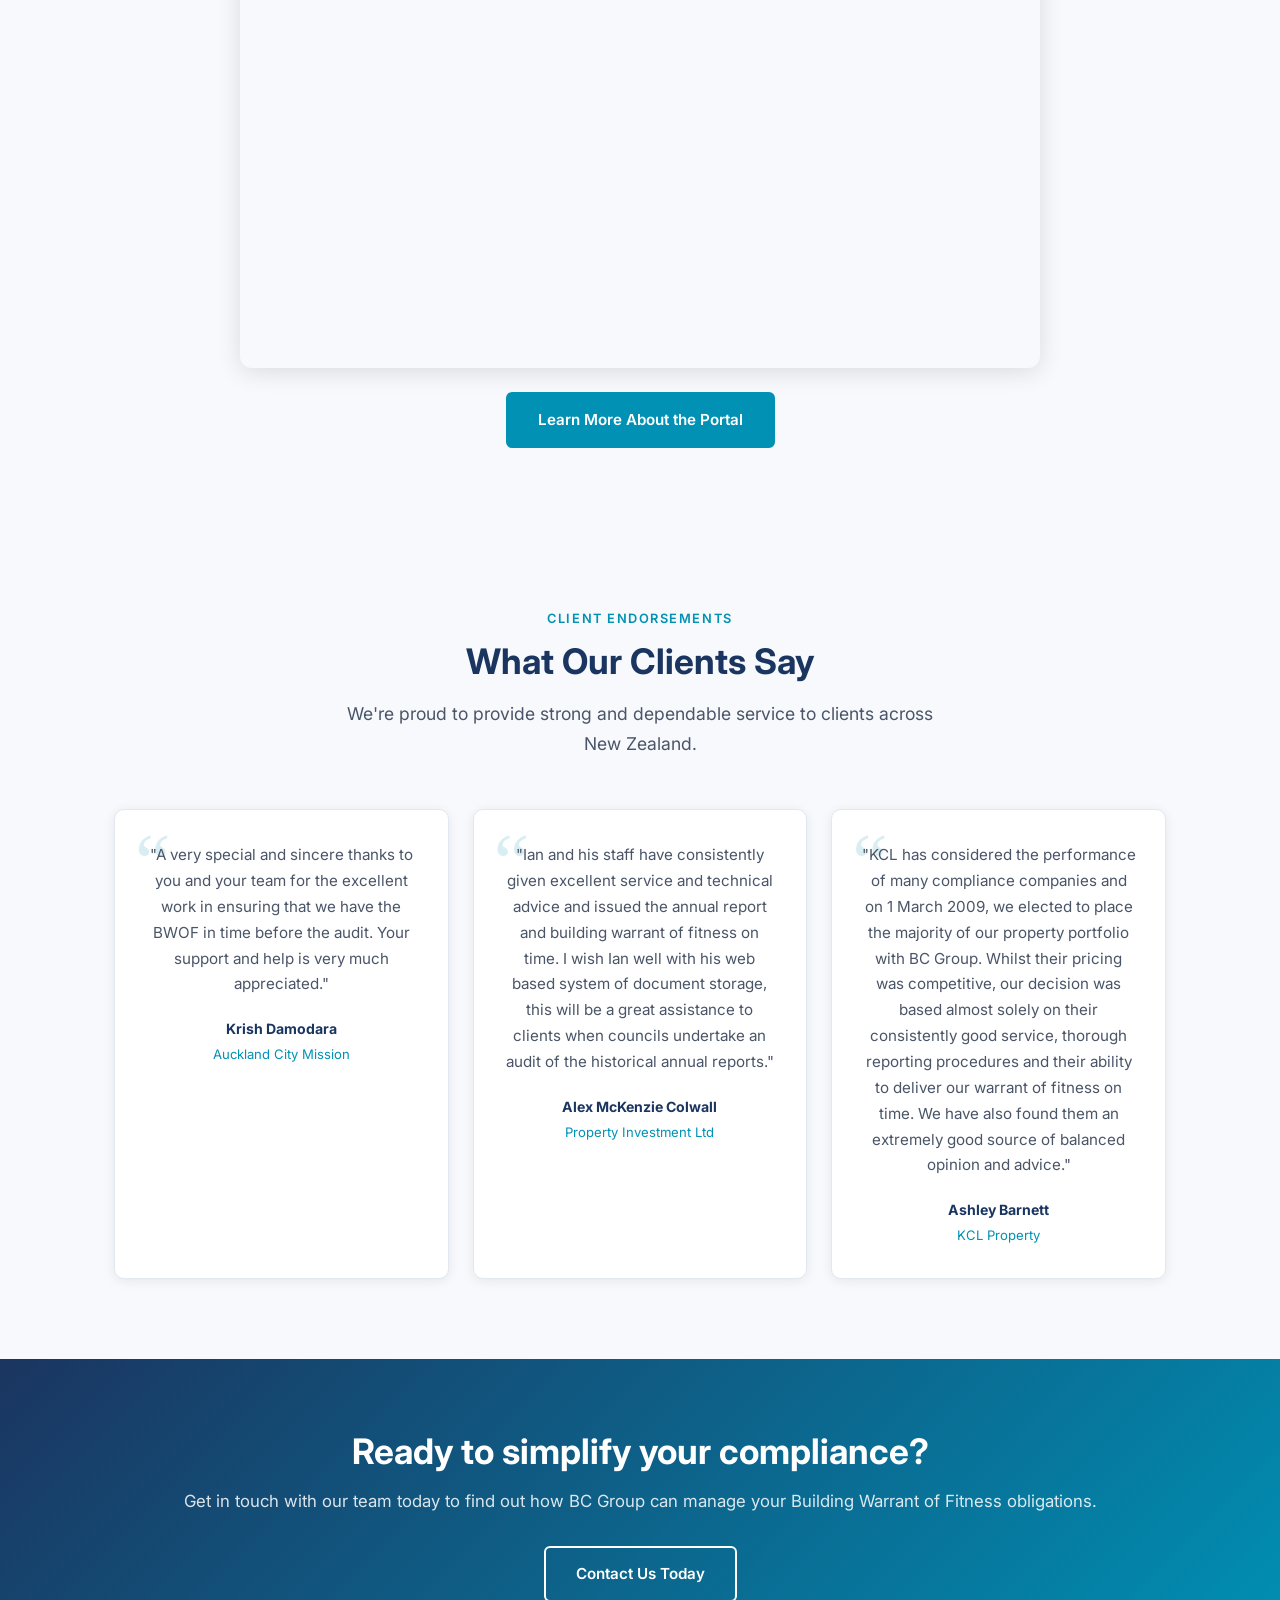
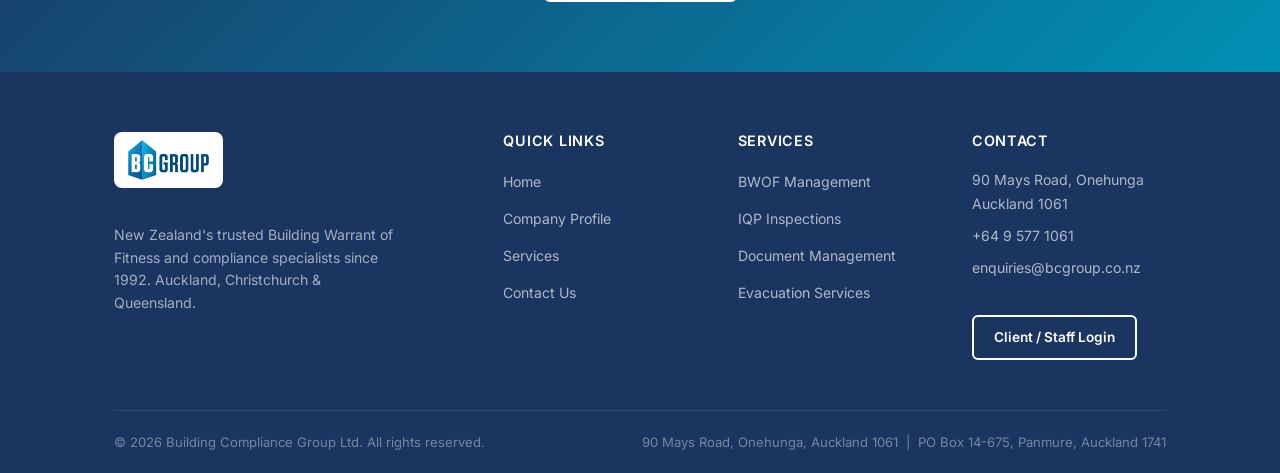
==== commit 87af51a8: "updates" ====
--- a/index.html
+++ b/index.html
@@ -180,6 +180,21 @@
     </div>
   </section>
 
+  <!-- ===== PORTAL VIDEO ===== -->
+  <section class="section section--grey">
+    <div class="container text-center">
+      <p class="section-label">See It In Action</p>
+      <h2 class="section-title">Watch Our Portal Overview</h2>
+      <p class="section-intro" style="margin-left:auto;margin-right:auto;">Our online compliance platform gives building owners, councils, contractors, and inspectors 24/7 access to all building records — anywhere in the world. Watch a quick overview below.</p>
+      <div style="max-width:800px;margin:0 auto 24px;border-radius:12px;overflow:hidden;box-shadow:0 4px 24px rgba(0,0,0,0.12);">
+        <div style="position:relative;padding-bottom:56.25%;height:0;">
+          <iframe src="https://www.youtube.com/embed/49YV85iD6Ck" title="BC Group Portal Overview" frameborder="0" allow="accelerometer; autoplay; clipboard-write; encrypted-media; gyroscope; picture-in-picture" allowfullscreen style="position:absolute;top:0;left:0;width:100%;height:100%;"></iframe>
+        </div>
+      </div>
+      <a href="intro-video.html" class="btn btn--primary">Learn More About the Portal</a>
+    </div>
+  </section>
+
   <!-- ===== TESTIMONIALS ===== -->
   <section class="section section--grey">
     <div class="container text-center">
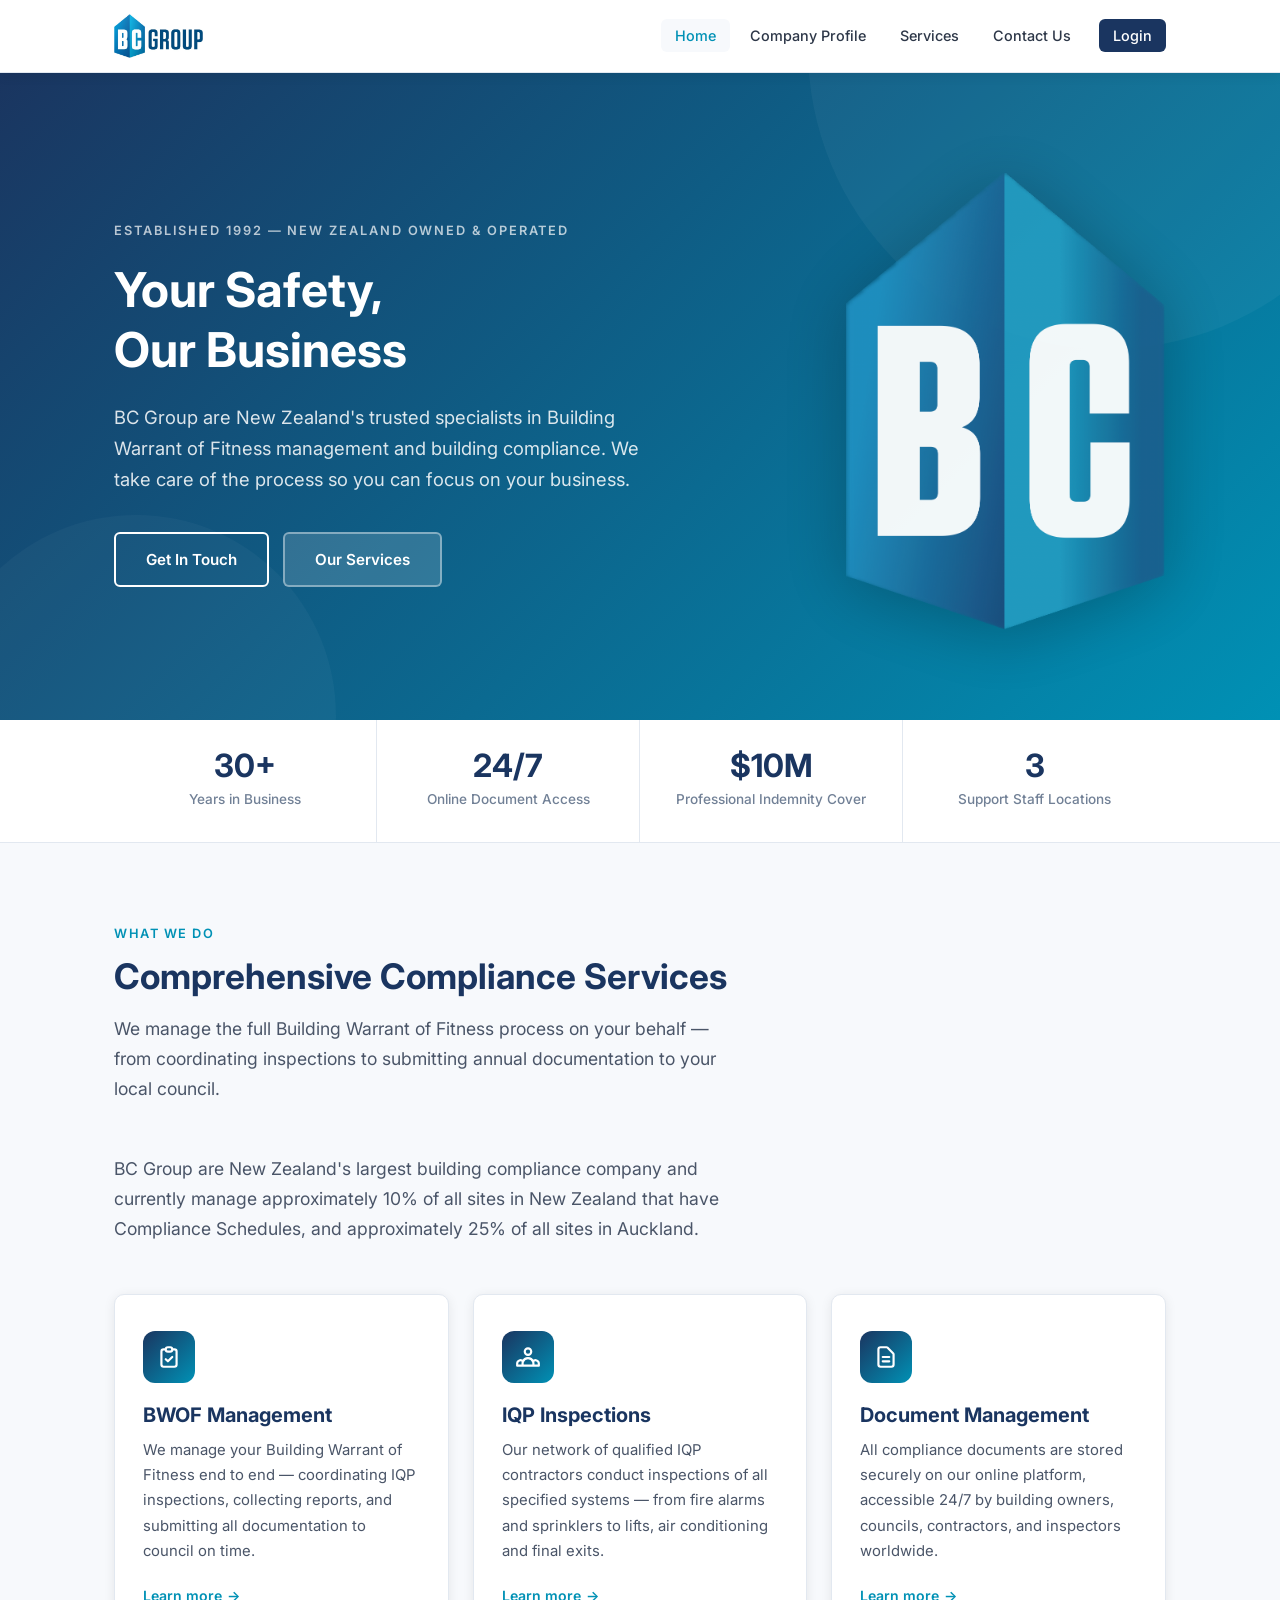
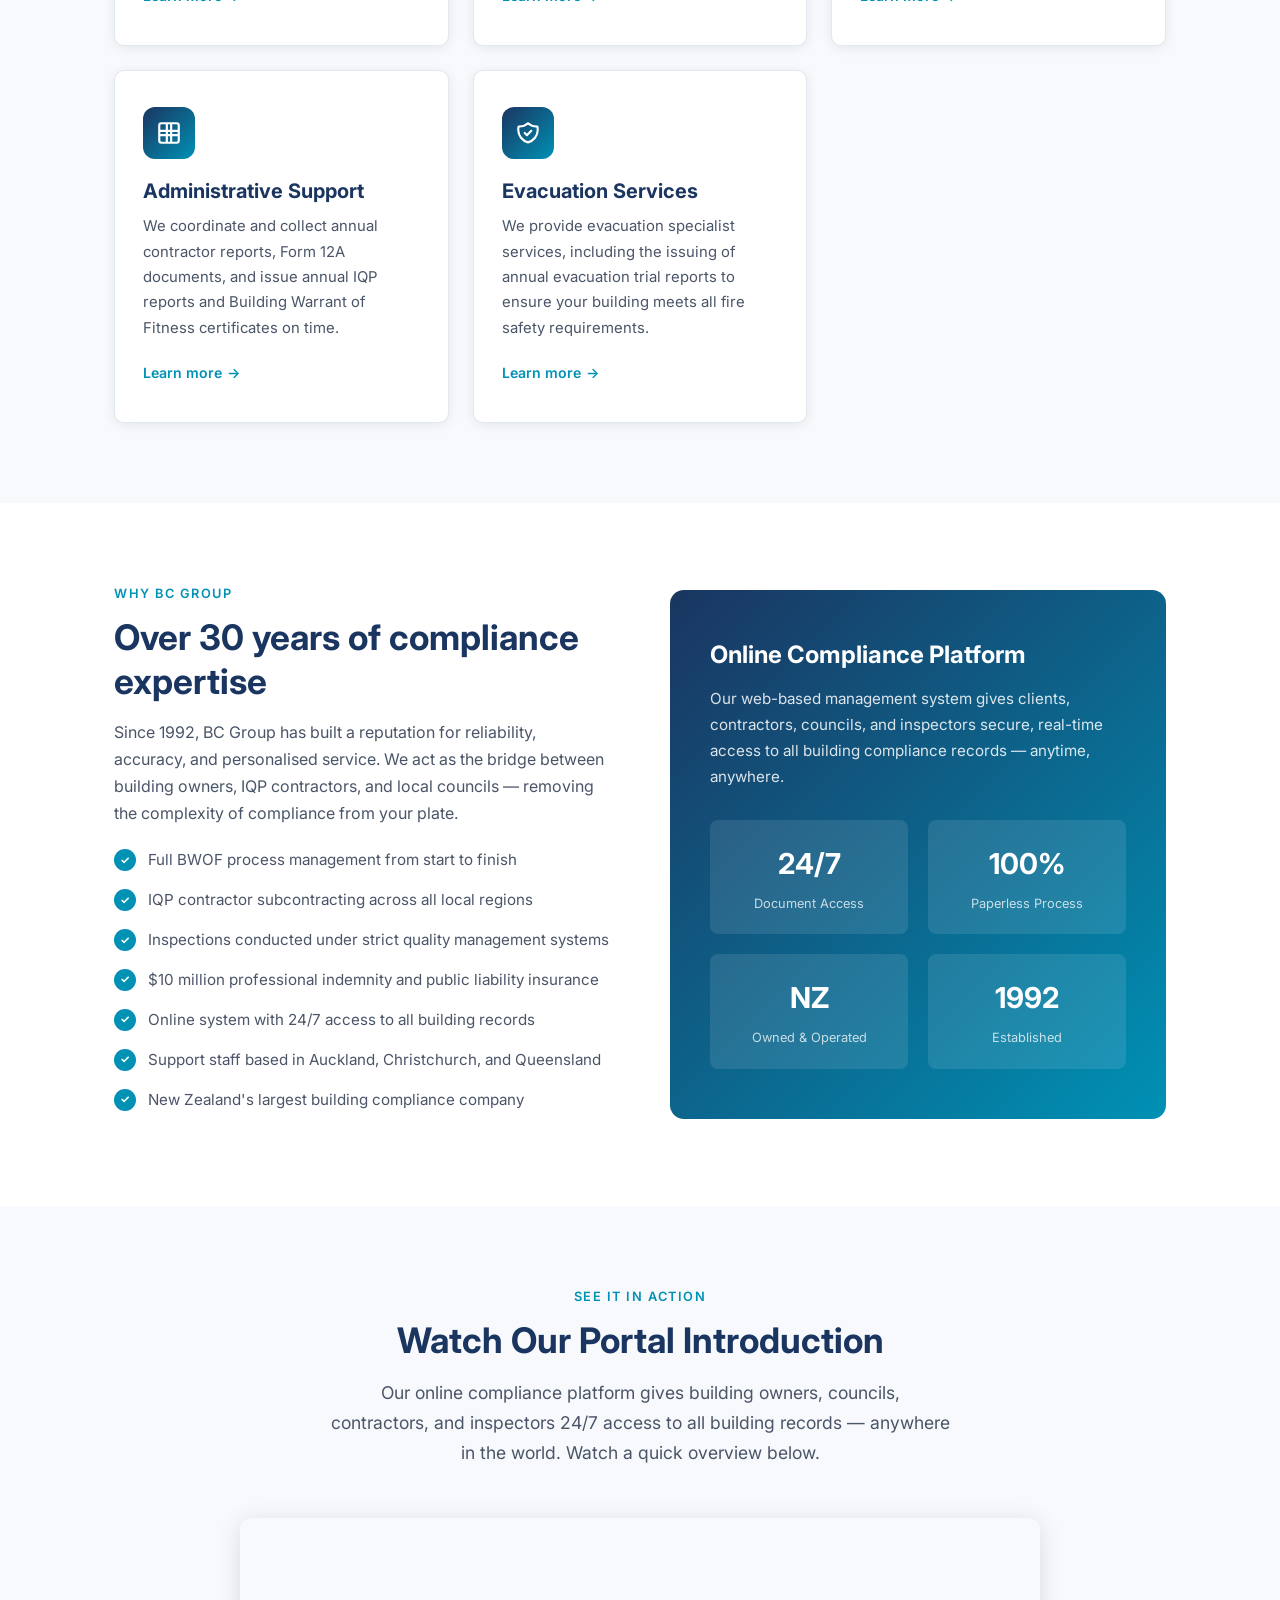
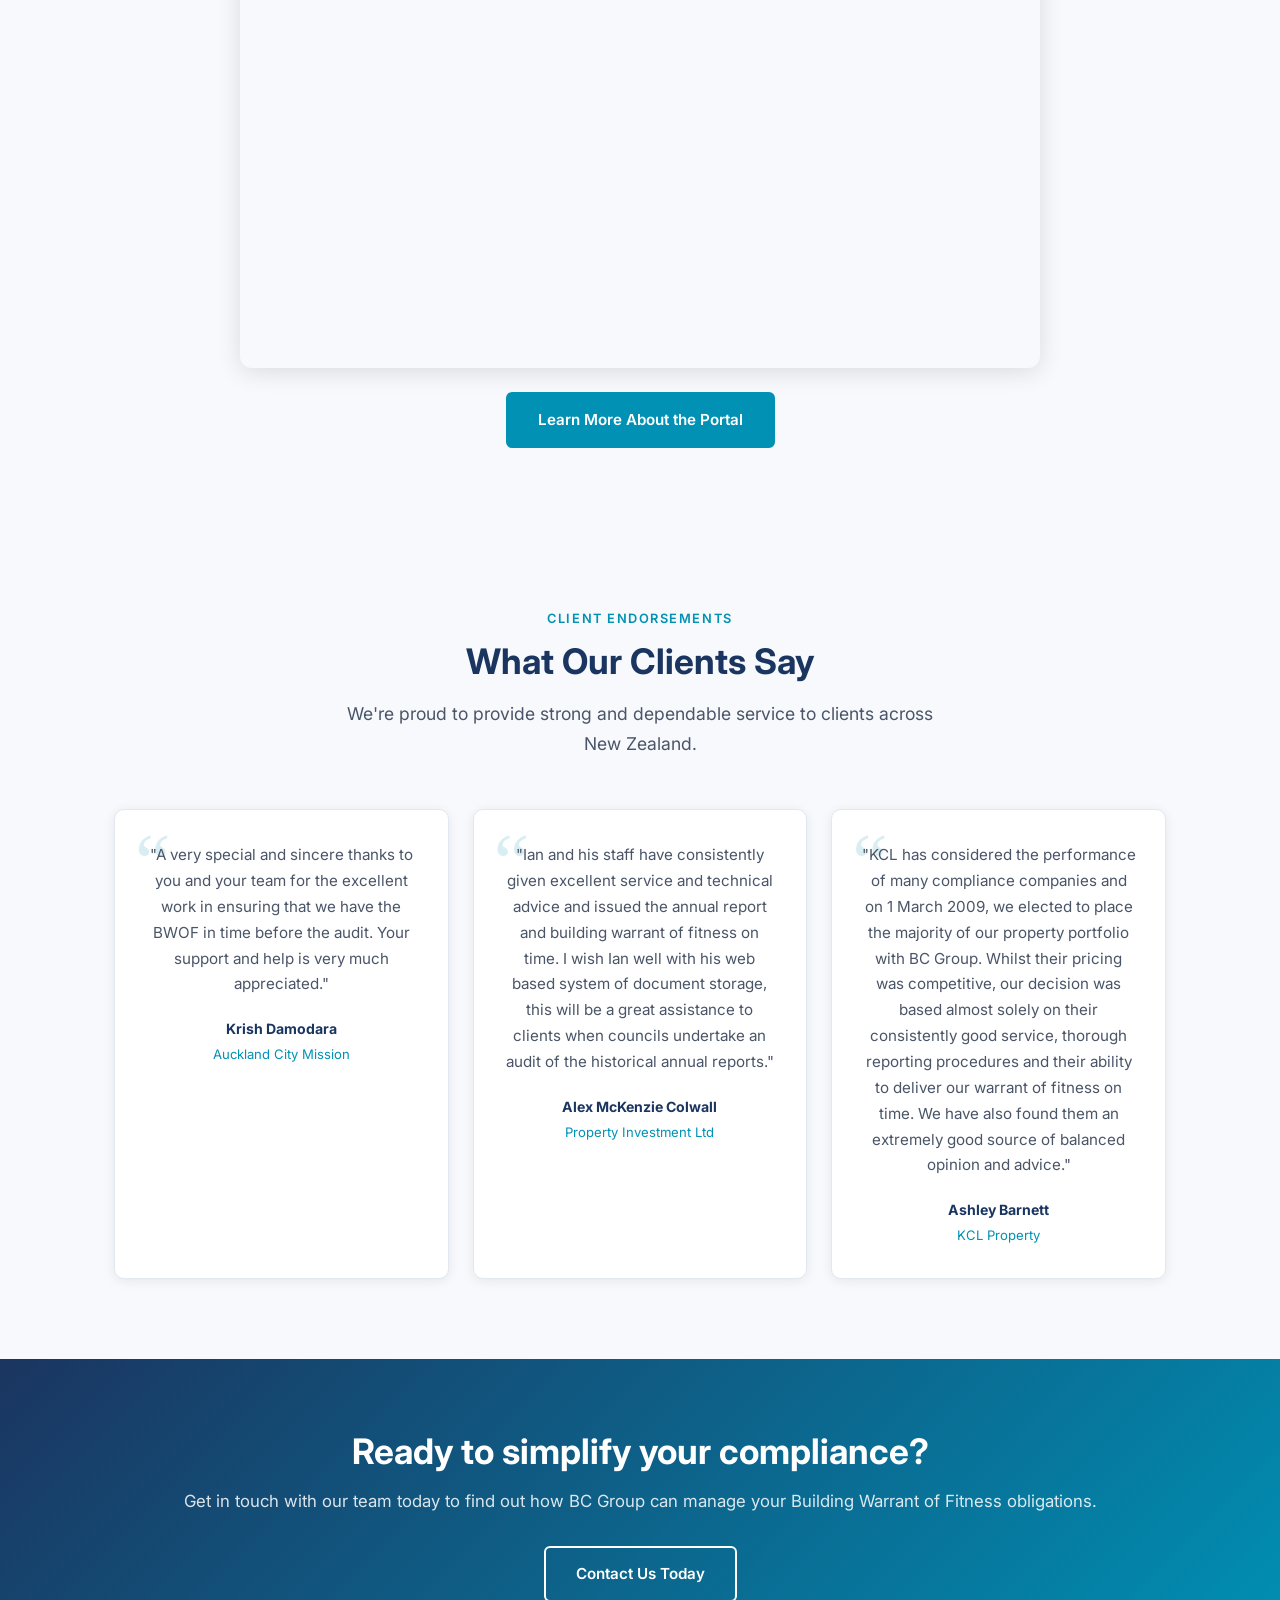
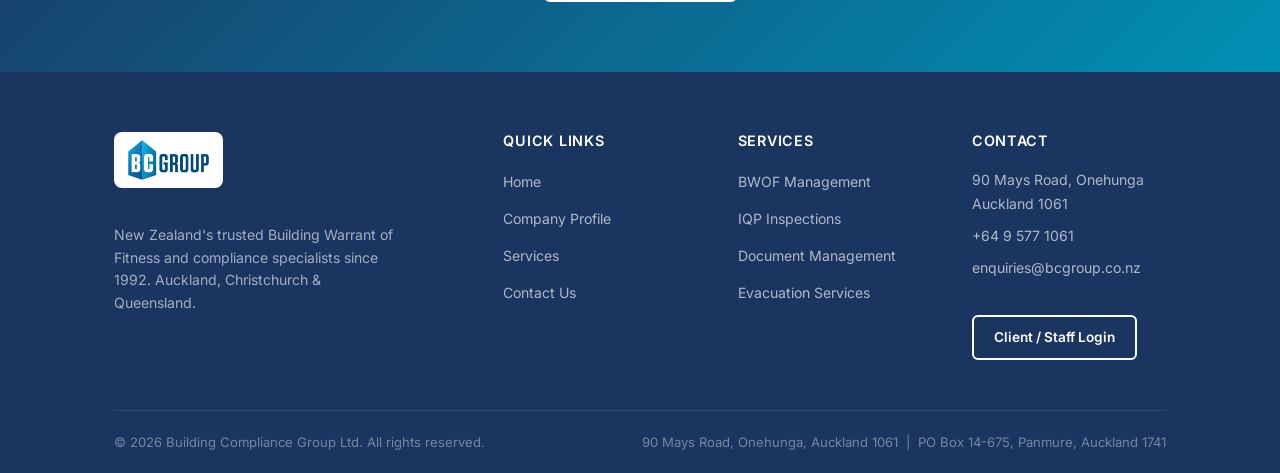
==== commit b554d10c: "updates" ====
--- a/index.html
+++ b/index.html
@@ -184,7 +184,7 @@
   <section class="section section--grey">
     <div class="container text-center">
       <p class="section-label">See It In Action</p>
-      <h2 class="section-title">Watch Our Portal Overview</h2>
+      <h2 class="section-title">Watch Our Portal Introduction</h2>
       <p class="section-intro" style="margin-left:auto;margin-right:auto;">Our online compliance platform gives building owners, councils, contractors, and inspectors 24/7 access to all building records — anywhere in the world. Watch a quick overview below.</p>
       <div style="max-width:800px;margin:0 auto 24px;border-radius:12px;overflow:hidden;box-shadow:0 4px 24px rgba(0,0,0,0.12);">
         <div style="position:relative;padding-bottom:56.25%;height:0;">
